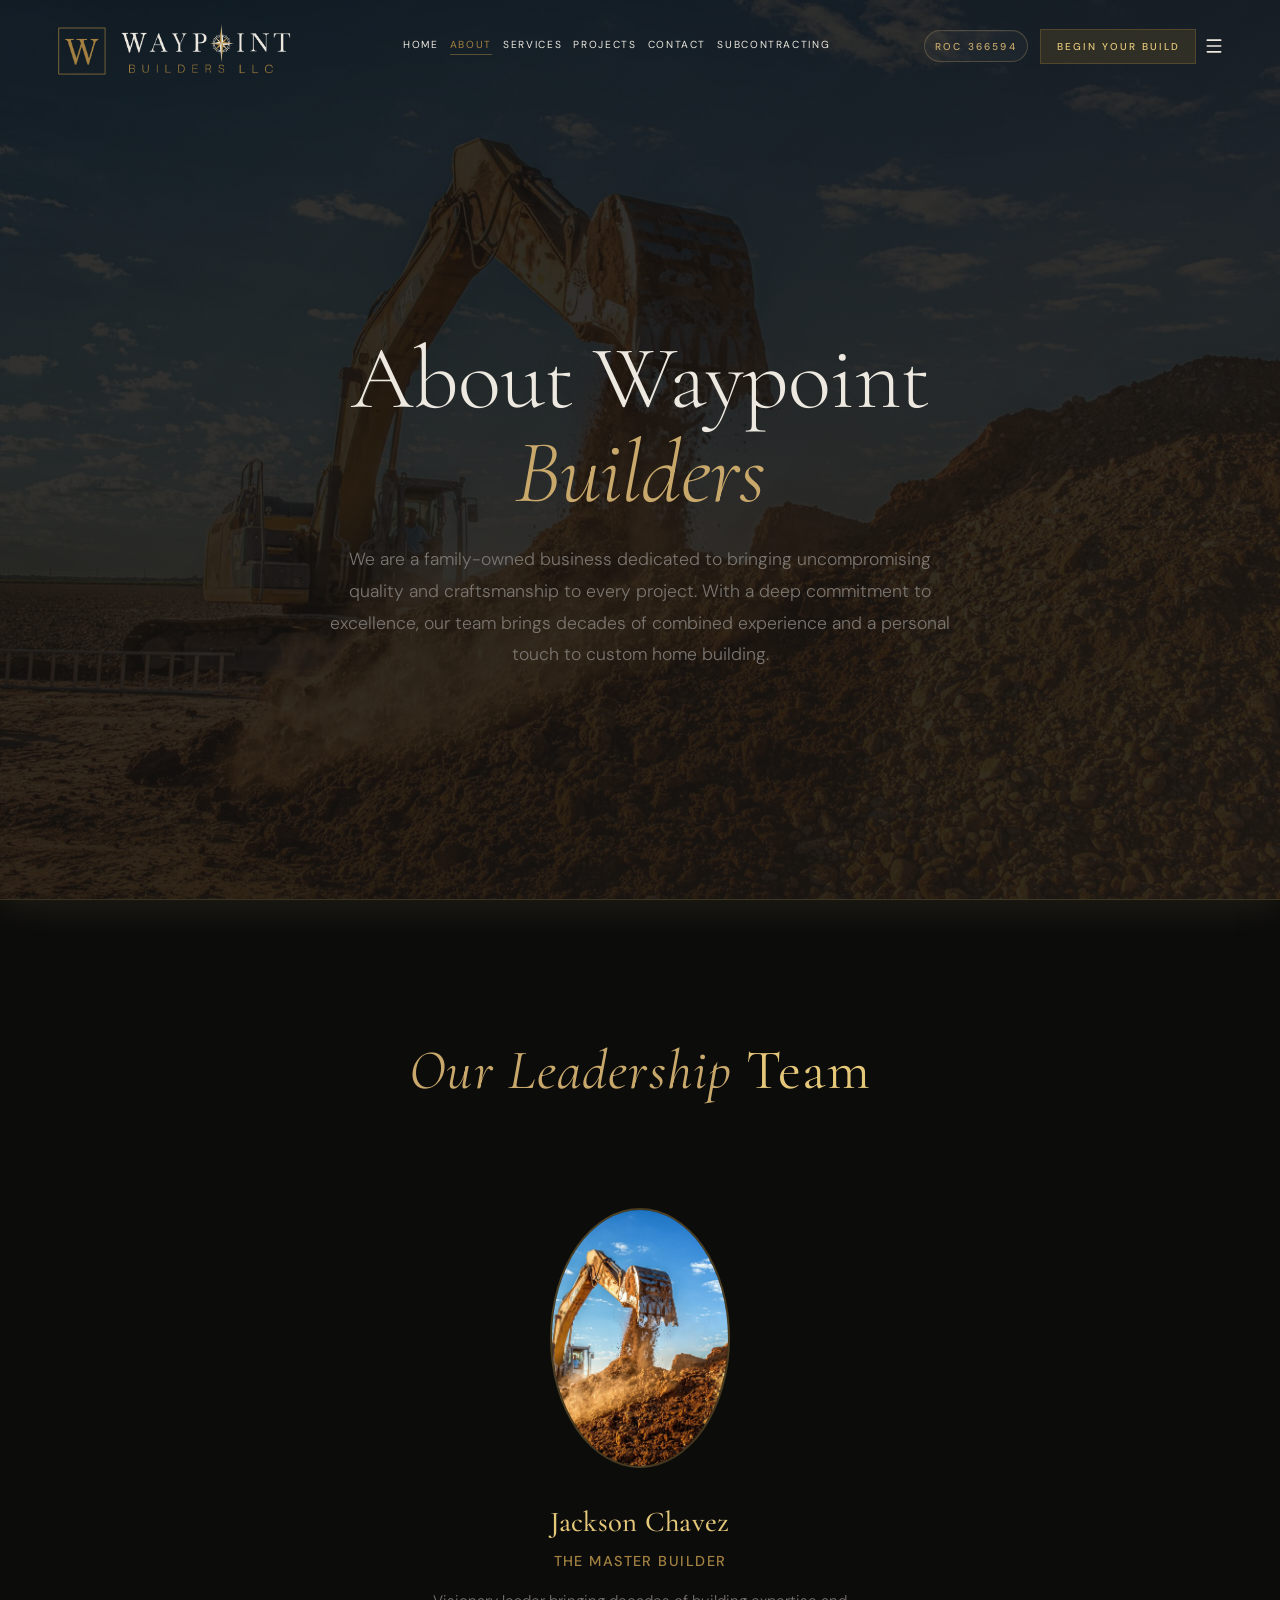
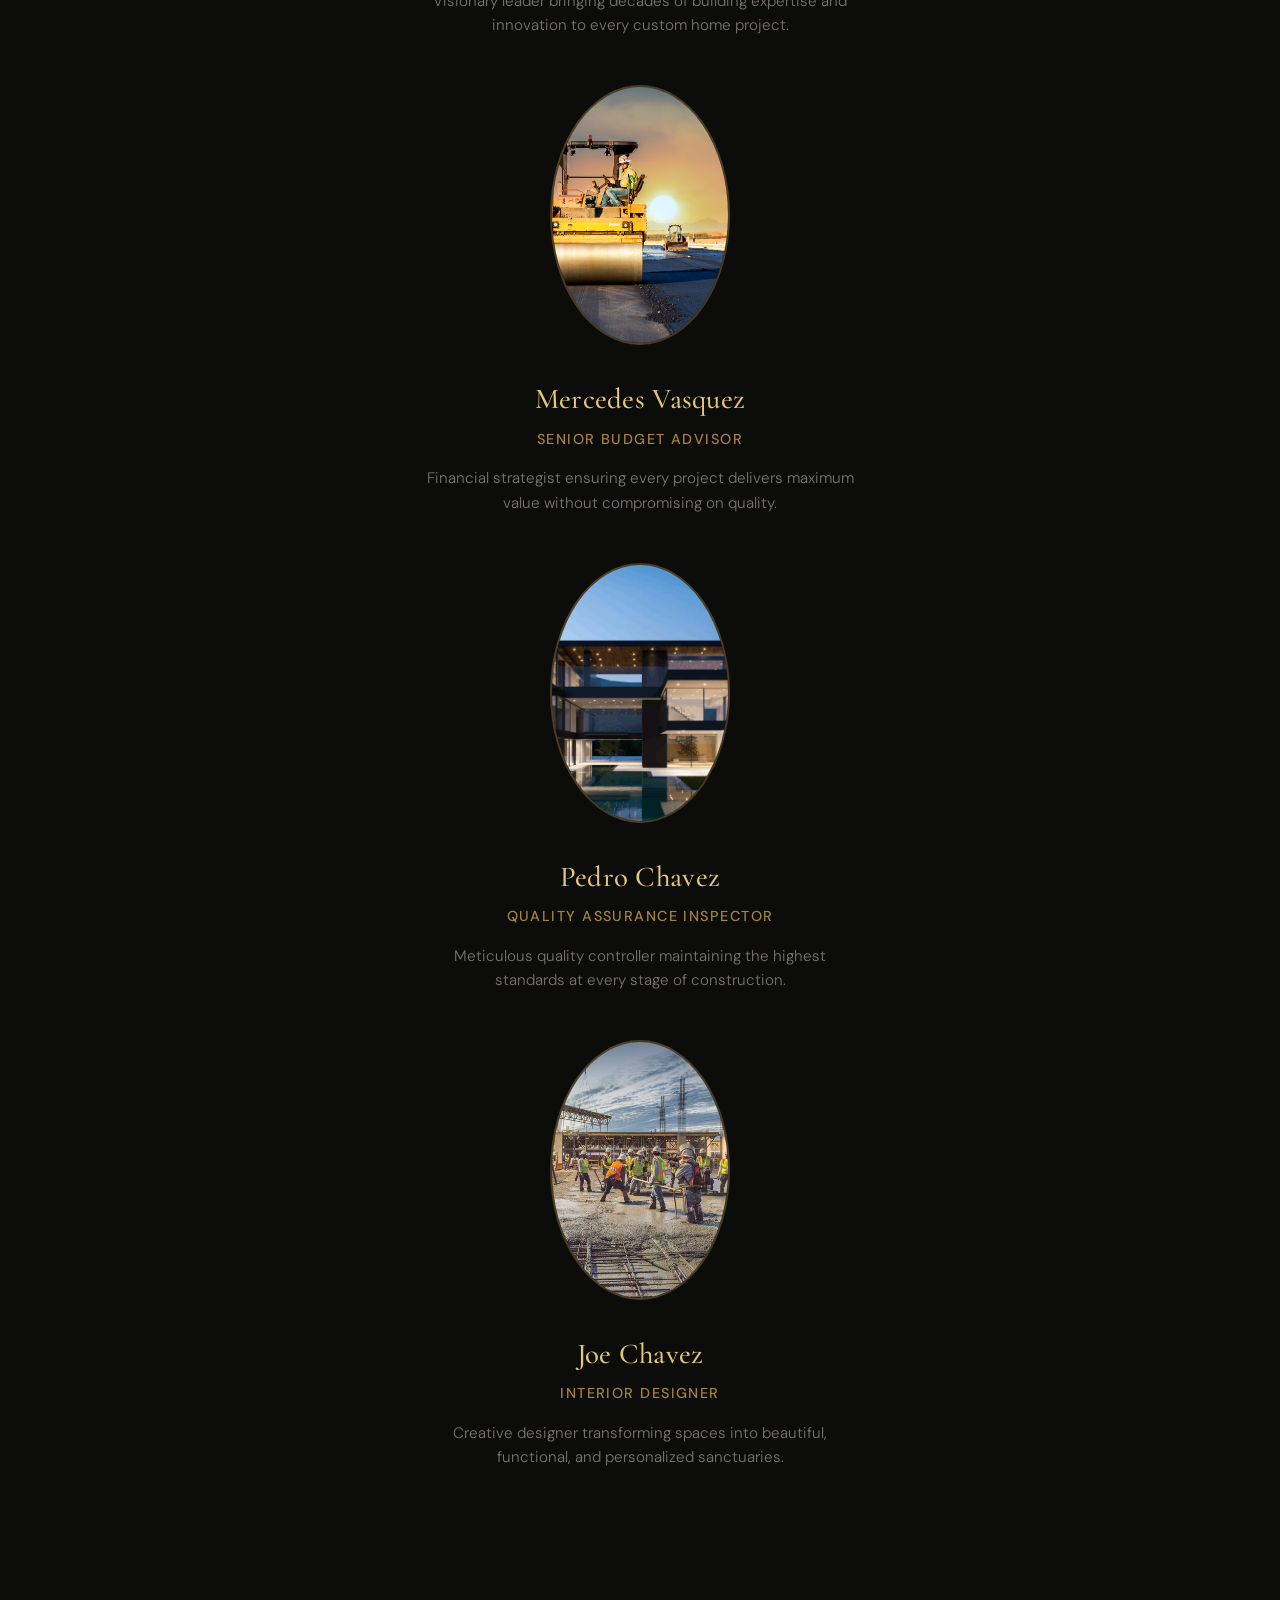
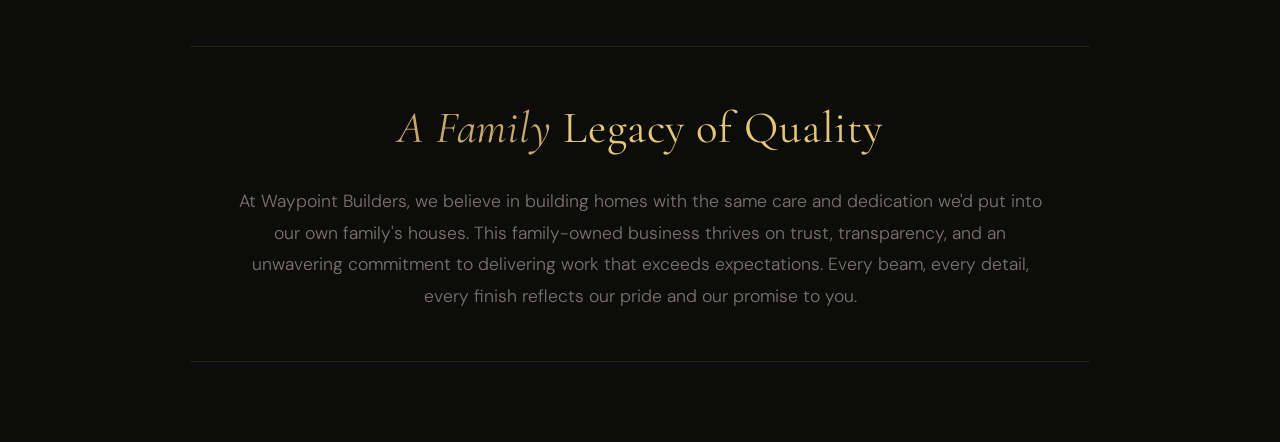
==== about.html @ 4f2d8c86 "Add files via upload" ====
<!DOCTYPE html>
<html lang="en">
    <head>
        <meta charset="utf-8" />
        <meta name="viewport" content="width=device-width, initial-scale=1" />
        <link rel="stylesheet" href="https://fonts.googleapis.com/css2?family=Cormorant+Garamond:ital,wght@0,300;0,400;0,500;0,600;1,300;1,400;1,500&family=DM+Sans:wght@300;400;500&display=swap" data-precedence="default" />
        <link rel="stylesheet" href="styles.css" type="text/css" data-precedence="default" />
        <title>About Us — Waypoint Builders LLC</title>
        <meta name="description" content="Meet the family behind Waypoint Builders LLC. Learn about our team dedicated to quality craftsmanship and excellence." />
        <link rel="icon" type="image/svg+xml" href="asset/favicon.svg" />
        <link rel="shortcut icon" href="asset/favicon.svg" />
        <style>
            .about-hero {
                min-height: 100vh;
                display: flex;
                align-items: center;
                justify-content: center;
                padding-top: 120px;
                background: linear-gradient(135deg, rgba(12, 12, 11, 0.85) 0%, rgba(30, 25, 20, 0.9) 100%), url('asset/about.png') center/cover no-repeat;
                text-align: center;
                border-bottom: 1px solid rgba(229, 199, 122, 0.2);
                box-shadow: 0 10px 30px rgba(229, 199, 122, 0.08);
            }

            .about-hero-content {
                max-width: 700px;
                padding: 0 2rem;
            }

            .about-hero h1 {
                font-family: "Cormorant Garamond", serif;
                font-size: clamp(3rem, 7vw, 7rem);
                font-weight: 300;
                color: #EDE9E0;
                margin-bottom: 1.5rem;
                letter-spacing: -0.01em;
                line-height: 1.05;
            }

            .about-hero p {
                font-family: "DM Sans", sans-serif;
                font-size: 1.1rem;
                color: #7A7570;
                line-height: 1.8;
                margin-bottom: 1rem;
            }

            .team-section {
                max-width: 1400px;
                margin: 4rem auto;
                padding: 4rem 2rem;
            }

            .team-section h2 {
                font-family: "Cormorant Garamond", serif;
                font-size: clamp(2rem, 5vw, 3.5rem);
                font-weight: 400;
                color: #E5C77A;
                text-align: center;
                margin-bottom: 4rem;
                letter-spacing: 0.02em;
            }

            .team-grid {
                display: grid;
                grid-template-columns: 1fr;
                gap: 3rem;
                padding: 2rem;
                max-width: 500px;
                margin: 0 auto;
            }

            .team-member {
                display: flex;
                flex-direction: column;
                align-items: center;
                text-align: center;
            }

            .team-member-oval {
                width: 180px;
                height: 260px;
                border-radius: 50%;
                background: linear-gradient(135deg, rgba(229, 199, 122, 0.15) 0%, rgba(164, 130, 64, 0.1) 100%);
                border: 2px solid rgba(164, 130, 64, 0.3);
                display: flex;
                align-items: center;
                justify-content: center;
                margin: 0 auto 2rem auto;
                font-size: 4rem;
                transition: all 0.3s ease;
                overflow: hidden;
                object-fit: cover;
            }

            .team-member:hover .team-member-oval {
                border-color: rgba(229, 199, 122, 0.6);
                background: linear-gradient(135deg, rgba(229, 199, 122, 0.25) 0%, rgba(164, 130, 64, 0.2) 100%);
                transform: scale(1.05);
            }

            .team-member h3 {
                font-family: "Cormorant Garamond", serif;
                font-size: 1.8rem;
                font-weight: 500;
                color: #E5C77A;
                margin-bottom: 0.5rem;
                letter-spacing: 0.01em;
            }

            .team-member .role {
                font-family: "DM Sans", sans-serif;
                font-size: 0.9rem;
                color: #A48240;
                letter-spacing: 0.1em;
                text-transform: uppercase;
                margin-bottom: 1rem;
                font-weight: 500;
            }

            .team-member p {
                font-family: "DM Sans", sans-serif;
                font-size: 0.95rem;
                color: #7A7570;
                line-height: 1.6;
            }

            .family-statement {
                max-width: 900px;
                margin: 5rem auto;
                padding: 3rem;
                text-align: center;
                border-top: 1px solid rgba(164, 130, 64, 0.2);
                border-bottom: 1px solid rgba(164, 130, 64, 0.2);
            }

            .family-statement h2 {
                font-family: "Cormorant Garamond", serif;
                font-size: clamp(1.8rem, 4vw, 2.8rem);
                font-weight: 400;
                color: #E5C77A;
                margin-bottom: 1.5rem;
                letter-spacing: 0.02em;
            }

            .family-statement p {
                font-family: "DM Sans", sans-serif;
                font-size: 1.1rem;
                color: #7A7570;
                line-height: 1.8;
            }

            @media (max-width: 768px) {
                .team-grid {
                    grid-template-columns: repeat(auto-fit, minmax(240px, 1fr));
                    gap: 2rem;
                }

                .team-member-oval {
                    width: 150px;
                    height: 220px;
                    font-size: 3rem;
                }

                .team-member h3 {
                    font-size: 1.5rem;
                }
            }

            @keyframes fadeUp {
                from {
                    opacity: 0;
                    transform: translateY(30px);
                }
                to {
                    opacity: 1;
                    transform: translateY(0);
                }
            }

            @keyframes fadeIn {
                from {
                    opacity: 0;
                }
                to {
                    opacity: 1;
                }
            }

            .animate-fade-up {
                animation: fadeUp 0.8s ease-out forwards;
                opacity: 0;
            }

            .animate-fade-in {
                animation: fadeIn 1s ease-out forwards;
                opacity: 0;
            }

            .delay-200 {
                animation-delay: 0.2s;
            }

            .delay-400 {
                animation-delay: 0.4s;
            }

            .delay-600 {
                animation-delay: 0.6s;
            }

            .delay-800 {
                animation-delay: 0.8s;
            }
        </style>
    </head>
    <body style="background: #0c0c0b; color: #EDE9E0;">
        <header id="site-header" style="position:fixed;top:0;left:0;right:0;z-index:100;transition:background 0.5s ease, border-color 0.5s ease, backdrop-filter 0.5s ease, box-shadow 0.5s ease;background:transparent;backdrop-filter:none;border-bottom:1px solid transparent;box-shadow:none">
            <div style="max-width:1400px;margin:0 auto;padding:0 3rem;display:flex;align-items:center;justify-content:space-between;height:92px" class="px-6 lg:px-12">
                <a href="index.html" style="display:flex;align-items:center;text-decoration:none;padding-top:10px" aria-current="page">
                    <img src="asset/logo.png" alt="Waypoint Builders logo" style="height:clamp(72px, 8vw, 140px);width:auto;display:block" />
                </a>
                <nav id="header-nav" class="header-nav" style="align-items:center;gap:1rem">
                    <a class="header-nav-link" href="index.html" style="font-family:DM Sans, system-ui, sans-serif;font-size:13px;letter-spacing:0.2em;text-transform:uppercase;font-weight:400;text-decoration:none;color:#EDE9E0;transition:color 0.3s ease,padding-bottom 0.3s ease,border-color 0.3s ease;padding-bottom:2px;border-bottom:1px solid transparent">Home</a>
                    <a class="header-nav-link active" href="about.html" style="font-family:DM Sans, system-ui, sans-serif;font-size:13px;letter-spacing:0.2em;text-transform:uppercase;font-weight:400;text-decoration:none;color:#A48240;transition:color 0.3s ease,padding-bottom 0.3s ease,border-color 0.3s ease;padding-bottom:2px;border-bottom:1px solid rgba(164, 130, 64, 0.5)" data-status="active" aria-current="page">About</a>
                    <a class="header-nav-link" href="services.html" style="font-family:DM Sans, system-ui, sans-serif;font-size:13px;letter-spacing:0.2em;text-transform:uppercase;font-weight:400;text-decoration:none;color:#EDE9E0;transition:color 0.3s ease,padding-bottom 0.3s ease,border-color 0.3s ease;padding-bottom:2px;border-bottom:1px solid transparent">Services</a>
                    <a class="header-nav-link" href="projects.html" style="font-family:DM Sans, system-ui, sans-serif;font-size:13px;letter-spacing:0.2em;text-transform:uppercase;font-weight:400;text-decoration:none;color:#EDE9E0;transition:color 0.3s ease,padding-bottom 0.3s ease,border-color 0.3s ease;padding-bottom:2px;border-bottom:1px solid transparent">Projects</a>
                    <a class="header-nav-link" href="contact.html" style="font-family:DM Sans, system-ui, sans-serif;font-size:13px;letter-spacing:0.2em;text-transform:uppercase;font-weight:400;text-decoration:none;color:#EDE9E0;transition:color 0.3s ease,padding-bottom 0.3s ease,border-color 0.3s ease;padding-bottom:2px;border-bottom:1px solid transparent">Contact</a>
                    <a class="header-nav-link" href="subcontracts.html" style="font-family:DM Sans, system-ui, sans-serif;font-size:13px;letter-spacing:0.2em;text-transform:uppercase;font-weight:400;text-decoration:none;color:#EDE9E0;transition:color 0.3s ease,padding-bottom 0.3s ease,border-color 0.3s ease;padding-bottom:2px;border-bottom:1px solid transparent">Subcontracting</a>
                </nav>
                <div style="display:flex;align-items:center;gap:0.75rem">
                    <span style="font-family:DM Sans, system-ui, sans-serif;font-size:10px;letter-spacing:0.22em;text-transform:uppercase;font-weight:500;color:#C8A86B;padding:0.5rem 0.75rem;border:1px solid rgba(200, 168, 107, 0.28);border-radius:999px;background:rgba(255,255,255,0.03);box-shadow:inset 0 1px 0 rgba(255,255,255,0.03)">ROC 366594</span>
                    <a href="contact.html" style="font-family:DM Sans, system-ui, sans-serif;font-size:10px;letter-spacing:0.2em;text-transform:uppercase;font-weight:500;text-decoration:none;color:#E5C77A;background:rgba(138, 104, 43, 0.22);border:1px solid rgba(164, 130, 64, 0.3);padding:9px 18px;transition:border-color 0.3s ease, background 0.3s ease, color 0.3s ease, box-shadow 0.3s ease, transform 0.3s ease" class="header-cta" onmouseenter="this.style.boxShadow='0 0 0 1px rgba(229, 199, 122, 0.25), 0 0 24px rgba(229, 199, 122, 0.35)'; this.style.transform='translateY(-1px)'; this.style.background='rgba(164, 130, 64, 0.34)'; this.style.color='#F7E7B3'" onmouseleave="this.style.boxShadow='none'; this.style.transform='translateY(0)'; this.style.background='rgba(138, 104, 43, 0.22)'; this.style.color='#E5C77A'">Begin Your Build</a>
                </div>
                <button class="header-menu-toggle" id="mobile-menu-toggle" style="background:none;border:none;color:#EDE9E0;cursor:pointer;padding:8px" aria-label="Toggle menu" aria-expanded="false" aria-controls="mobile-nav-panel">
                    <svg xmlns="http://www.w3.org/2000/svg" width="20" height="20" viewBox="0 0 24 24" fill="none" stroke="currentColor" stroke-width="2" stroke-linecap="round" stroke-linejoin="round" class="lucide lucide-menu" aria-hidden="true">
                        <path d="M4 5h16"></path>
                        <path d="M4 12h16"></path>
                        <path d="M4 19h16"></path>
                    </svg>
                </button>
            </div>
        </header>

        <!-- Hero Section -->
        <section class="about-hero">
            <div class="about-hero-content">
                <h1 class="animate-fade-up">About Waypoint
                            <!-- -->
                            <span style="font-style:italic;color:#C8A86B">Builders</span>
                        </h1>
                <p class="animate-fade-up delay-200">We are a family-owned business dedicated to bringing uncompromising quality and craftsmanship to every project. With a deep commitment to excellence, our team brings decades of combined experience and a personal touch to custom home building.</p>
            </div>
        </section>

        <!-- Team Section -->
        <section class="team-section">
            <h2 class="animate-fade-up"><span style="font-style:italic;color:#C8A86B">Our Leadership</span>
                        <!-- -->
                        Team
                    </h2>
            <div class="team-grid">
                <!-- Jackson Chavez -->
                <div class="team-member animate-fade-up delay-200">
                    <div class="team-member-oval">
                        <img src="asset/about.png" alt="Jackson Chavez" style="width:100%;height:100%;object-fit:cover;" />
                    </div>
                    <h3>Jackson Chavez</h3>
                    <div class="role">The Master Builder</div>
                    <p>Visionary leader bringing decades of building expertise and innovation to every custom home project.</p>
                </div>

                <!-- Mercedes Vasquez -->
                <div class="team-member animate-fade-up delay-400">
                    <div class="team-member-oval">
                        <img src="asset/contact.png" alt="Mercedes Vasquez" style="width:100%;height:100%;object-fit:cover;" />
                    </div>
                    <h3>Mercedes Vasquez</h3>
                    <div class="role">Senior Budget Advisor</div>
                    <p>Financial strategist ensuring every project delivers maximum value without compromising on quality.</p>
                </div>

                <!-- Pedro Chavez -->
                <div class="team-member animate-fade-up delay-600">
                    <div class="team-member-oval">
                        <img src="asset/ready_to_build.png" alt="Pedro Chavez" style="width:100%;height:100%;object-fit:cover;" />
                    </div>
                    <h3>Pedro Chavez</h3>
                    <div class="role">Quality Assurance Inspector</div>
                    <p>Meticulous quality controller maintaining the highest standards at every stage of construction.</p>
                </div>

                <!-- Joe Chavez -->
                <div class="team-member animate-fade-up delay-800">
                    <div class="team-member-oval">
                        <img src="asset/subs.png" alt="Joe Chavez" style="width:100%;height:100%;object-fit:cover;" />
                    </div>
                    <h3>Joe Chavez</h3>
                    <div class="role">Interior Designer</div>
                    <p>Creative designer transforming spaces into beautiful, functional, and personalized sanctuaries.</p>
                </div>
            </div>
        </section>

        <!-- Family Statement -->
        <section class="family-statement animate-fade-in">
            <h2><span style="font-style:italic;color:#C8A86B">A Family</span>
                        <!-- -->
                        Legacy of Quality
                    </h2>
            <p>At Waypoint Builders, we believe in building homes with the same care and dedication we'd put into our own family's houses. This family-owned business thrives on trust, transparency, and an unwavering commitment to delivering work that exceeds expectations. Every beam, every detail, every finish reflects our pride and our promise to you.</p>
        </section>

        <script>
            const siteHeader = document.getElementById('site-header');
            const mobileMenuToggle = document.getElementById('mobile-menu-toggle');
            const headerNav = document.getElementById('header-nav');
            const setHeaderState = () => {
                const scrolled = window.scrollY > 20;
                siteHeader.style.background = scrolled ? 'rgba(12, 12, 11, 0.72)' : 'transparent';
                siteHeader.style.borderBottom = scrolled ? '1px solid rgba(164, 130, 64, 0.12)' : '1px solid transparent';
                siteHeader.style.backdropFilter = scrolled ? 'blur(12px)' : 'none';
                siteHeader.style.boxShadow = scrolled ? '0 6px 20px rgba(0, 0, 0, 0.08)' : 'none';
            };
            setHeaderState();
            window.addEventListener('scroll', setHeaderState, { passive: true });

            if (mobileMenuToggle && headerNav) {
                mobileMenuToggle.addEventListener('click', () => {
                    const isOpen = headerNav.classList.contains('mobile-open');
                    headerNav.classList.toggle('mobile-open', !isOpen);
                    mobileMenuToggle.setAttribute('aria-expanded', String(!isOpen));
                });
            }

            window.addEventListener('resize', () => {
                if (window.innerWidth > 1023 && headerNav) {
                    headerNav.classList.remove('mobile-open');
                    if (mobileMenuToggle) {
                        mobileMenuToggle.setAttribute('aria-expanded', 'false');
                    }
                }
            });

            const prefersReducedMotion = window.matchMedia('(prefers-reduced-motion: reduce)').matches;
            document.querySelectorAll('a[href^="#"]').forEach((link) => {
                link.addEventListener('click', (event) => {
                    const id = link.getAttribute('href')?.slice(1);
                    const target = id ? document.getElementById(id) : null;
                    if (!target) return;

                    event.preventDefault();
                    if (prefersReducedMotion) {
                        window.scrollTo({ top: target.offsetTop - 100, behavior: 'auto' });
                        return;
                    }

                    const startY = window.scrollY;
                    const targetY = Math.max(0, target.getBoundingClientRect().top + startY - 100);
                    const distance = targetY - startY;
                    const duration = Math.min(1600, Math.max(900, Math.abs(distance) * 0.7));
                    let startTime = null;
                    const easeOutCubic = (t) => 1 - Math.pow(1 - t, 3);

                    const step = (timestamp) => {
                        if (!startTime) startTime = timestamp;
                        const progress = Math.min(1, (timestamp - startTime) / duration);
                        const eased = easeOutCubic(progress);
                        window.scrollTo(0, startY + distance * eased);
                        if (progress < 1) {
                            window.requestAnimationFrame(step);
                        }
                    };

                    window.requestAnimationFrame(step);
                });
            });
        </script>
    </body>
</html>
---- styles.css ----
@layer properties {
    @supports (((-webkit-hyphens: none)) and (not (margin-trim:inline))) or ((-moz-orient:inline) and (not (color:rgb(from red r g b)))) {
        *,:before,:after,::backdrop {
            --tw-rotate-x:initial;
            --tw-rotate-y: initial;
            --tw-rotate-z: initial;
            --tw-skew-x: initial;
            --tw-skew-y: initial;
            --tw-border-style: solid;
            --tw-font-weight: initial;
            --tw-outline-style: solid;
            --tw-blur: initial;
            --tw-brightness: initial;
            --tw-contrast: initial;
            --tw-grayscale: initial;
            --tw-hue-rotate: initial;
            --tw-invert: initial;
            --tw-opacity: initial;
            --tw-saturate: initial;
            --tw-sepia: initial;
            --tw-drop-shadow: initial;
            --tw-drop-shadow-color: initial;
            --tw-drop-shadow-alpha: 100%;
            --tw-drop-shadow-size: initial;
            --tw-backdrop-blur: initial;
            --tw-backdrop-brightness: initial;
            --tw-backdrop-contrast: initial;
            --tw-backdrop-grayscale: initial;
            --tw-backdrop-hue-rotate: initial;
            --tw-backdrop-invert: initial;
            --tw-backdrop-opacity: initial;
            --tw-backdrop-saturate: initial;
            --tw-backdrop-sepia: initial
        }
    }
}

@layer theme {
    :root,:host {
        --font-sans: ui-sans-serif, system-ui, sans-serif, "Apple Color Emoji", "Segoe UI Emoji", "Segoe UI Symbol", "Noto Color Emoji";
        --font-mono: ui-monospace, SFMono-Regular, Menlo, Monaco, Consolas, "Liberation Mono", "Courier New", monospace;
        /* --color-blue-600:oklch(54.6% .245 262.881); */
        /* --color-gray-600:oklch(44.6% .03 256.802); */
        --spacing: .25rem;
        --text-2xl: 1.5rem;
        --text-2xl--line-height: calc(2 / 1.5);
        --text-3xl: 1.875rem;
        --text-3xl--line-height: 1.2;
        --font-weight-bold: 700;
        --radius-lg: .5rem;
        --radius-2xl: 1rem;
        --default-transition-duration: .15s;
        --default-transition-timing-function: cubic-bezier(.4, 0, .2, 1);
        --default-font-family: var(--font-sans);
        --default-mono-font-family: var(--font-mono);
        /* --color-gold:#c8a86b; */
        /* --color-obsidian:#0c0c0b; */
        /* --color-onyx:#141412; */
        /* --color-cream:#f7f2e8; */
        /* --color-parchment:#ede9e0; */
        --font-family-display: "Cormorant Garamond", "Georgia", serif;
        --font-family-sans: "DM Sans", system-ui, sans-serif
    }
}

@layer base {
    *,:after,:before,::backdrop {
        box-sizing: border-box;
        border: 0 solid;
        margin: 0;
        padding: 0
    }

    ::file-selector-button {
        box-sizing: border-box;
        border: 0 solid;
        margin: 0;
        padding: 0
    }

    html, :host {
        -webkit-text-size-adjust:100%;
        tab-size: 4;
        line-height: 1.5;
        scroll-behavior: smooth;
        font-family: var(--default-font-family,ui-sans-serif, system-ui, sans-serif, "Apple Color Emoji", "Segoe UI Emoji", "Segoe UI Symbol", "Noto Color Emoji");
        font-feature-settings: var(--default-font-feature-settings,normal);
        font-variation-settings: var(--default-font-variation-settings,normal);
        -webkit-tap-highlight-color: transparent
    }

    hr {
        height: 0;
        color: inherit;
        border-top-width: 1px
    }

    abbr[title] {
        -webkit-text-decoration:underline dotted;
        text-decoration: underline dotted
    }

    h1,h2,h3,h4,h5,h6 {
        font-size: inherit;
        font-weight: inherit
    }

    a {
        color: inherit;
        -webkit-text-decoration: inherit;
        text-decoration: inherit
    }

    b,strong {
        font-weight: bolder
    }

    code,kbd,samp,pre {
        font-family: var(--default-mono-font-family,ui-monospace, SFMono-Regular, Menlo, Monaco, Consolas, "Liberation Mono", "Courier New", monospace);
        font-feature-settings: var(--default-mono-font-feature-settings,normal);
        font-variation-settings: var(--default-mono-font-variation-settings,normal);
        font-size: 1em
    }

    small {
        font-size: 80%
    }

    sub,sup {
        vertical-align: baseline;
        font-size: 75%;
        line-height: 0;
        position: relative
    }

    sub {
        bottom: -.25em
    }

    sup {
        top: -.5em
    }

    table {
        text-indent: 0;
        border-color: inherit;
        border-collapse: collapse
    }

    :-moz-focusring {
        outline: auto
    }

    progress {
        vertical-align: baseline
    }

    summary {
        display: list-item
    }

    ol,ul,menu {
        list-style: none
    }

    img,svg,video,canvas,audio,iframe,embed,object {
        display: block
    }

    img,video {
        max-width: 100%;
        height: auto
    }

    button,input,select,optgroup,textarea {
        font: inherit;
        font-feature-settings: inherit;
        font-variation-settings: inherit;
        letter-spacing: inherit;
        color: inherit;
        opacity: 1;
        background-color: #0000;
        border-radius: 0
    }

    ::file-selector-button {
        font: inherit;
        font-feature-settings: inherit;
        font-variation-settings: inherit;
        letter-spacing: inherit;
        color: inherit;
        opacity: 1;
        background-color: #0000;
        border-radius: 0
    }

    :where(select:is([multiple],[size])) optgroup {
        font-weight:bolder
    }

    :where(select:is([multiple],[size])) optgroup option {
        padding-inline-start:20px
    }

    ::file-selector-button {
        margin-inline-end:4px}

    ::placeholder {
        opacity: 1
    }

    @supports (not ((-webkit-appearance: -apple-pay-button))) or (contain-intrinsic-size:1px) {
        ::placeholder {
            color:currentColor
        }

        @supports (color: color-mix(in lab,red,red)) {
            ::placeholder {
                color:color-mix(in oklab,currentcolor 50%,transparent)
            }
        }
    }

    textarea {
        resize: vertical
    }

    ::-webkit-search-decoration {
        -webkit-appearance: none
    }

    ::-webkit-date-and-time-value {
        min-height: 1lh;
        text-align: inherit
    }

    ::-webkit-datetime-edit {
        display: inline-flex
    }

    ::-webkit-datetime-edit-fields-wrapper {
        padding: 0
    }

    ::-webkit-datetime-edit {
        padding-block:0}

    ::-webkit-datetime-edit-year-field {
        padding-block:0}

    ::-webkit-datetime-edit-month-field {
        padding-block:0}

    ::-webkit-datetime-edit-day-field {
        padding-block:0}

    ::-webkit-datetime-edit-hour-field {
        padding-block:0}

    ::-webkit-datetime-edit-minute-field {
        padding-block:0}

    ::-webkit-datetime-edit-second-field {
        padding-block:0}

    ::-webkit-datetime-edit-millisecond-field {
        padding-block:0}

    ::-webkit-datetime-edit-meridiem-field {
        padding-block:0}

    ::-webkit-calendar-picker-indicator {
        line-height: 1
    }

    :-moz-ui-invalid {
        box-shadow: none
    }

    button,input:where([type=button],[type=reset],[type=submit]) {
        appearance:button
    }

    ::file-selector-button {
        appearance: button
    }

    ::-webkit-inner-spin-button {
        height: auto
    }

    ::-webkit-outer-spin-button {
        height: auto
    }

    [hidden]:not([hidden="until-found"]) {
        display:none!important
    }
}

@layer components;@layer utilities {
    .absolute {
        position: absolute
    }

    .fixed {
        position: fixed
    }

    .relative {
        position: relative
    }

    .static {
        position: static
    }

    .start {
        inset-inline-start: var(--spacing)
    }

    .mb-2 {
        margin-bottom: calc(var(--spacing) * 2)
    }

    .mb-4 {
        margin-bottom: calc(var(--spacing) * 4)
    }

    .mb-6 {
        margin-bottom: calc(var(--spacing) * 6)
    }

    .block {
        display: block
    }

    .flex {
        display: flex
    }

    .grid {
        display: grid
    }

    .hidden {
        display: none
    }

    .inline {
        display: inline
    }

    .inline-block {
        display: inline-block
    }

    .w-full {
        width: 100%
    }

    .transform {
        transform: var(--tw-rotate-x,) var(--tw-rotate-y,) var(--tw-rotate-z,) var(--tw-skew-x,) var(--tw-skew-y,)
    }

    .resize {
        resize: both
    }

    .flex-col {
        flex-direction: column
    }

    .items-center {
        align-items: center
    }

    .justify-between {
        justify-content: space-between
    }

    .gap-8 {
        gap: calc(var(--spacing) * 8)
    }

    .rounded-2xl {
        border-radius: var(--radius-2xl)
    }

    .rounded-lg {
        border-radius: var(--radius-lg)
    }

    .border {
        border-style: var(--tw-border-style);
        border-width: 1px
    }

    .object-cover {
        object-fit: cover
    }

    .p-5 {
        padding: calc(var(--spacing) * 5)
    }

    .p-8 {
        padding: calc(var(--spacing) * 8)
    }

    .px-6 {
        padding-inline:calc(var(--spacing) * 6)}

    .py-2 {
        padding-block: calc(var(--spacing) * 2)
    }

    .pb-20 {
        padding-bottom: calc(var(--spacing) * 20)
    }

    .text-2xl {
        font-size: var(--text-2xl);
        line-height: var(--tw-leading,var(--text-2xl--line-height))
    }

    .text-3xl {
        font-size: var(--text-3xl);
        line-height: var(--tw-leading,var(--text-3xl--line-height))
    }

    .font-bold {
        --tw-font-weight: var(--font-weight-bold);
        font-weight: var(--font-weight-bold)
    }

    .text-blue-600 {
        color: var(--color-blue-600)
    }

    .text-gray-600 {
        color: var(--color-gray-600)
    }

    .capitalize {
        text-transform: capitalize
    }

    .uppercase {
        text-transform: uppercase
    }

    .italic {
        font-style: italic
    }

    .opacity-0 {
        opacity: 0
    }

    .outline {
        outline-style: var(--tw-outline-style);
        outline-width: 1px
    }

    .filter {
        filter: var(--tw-blur,) var(--tw-brightness,) var(--tw-contrast,) var(--tw-grayscale,) var(--tw-hue-rotate,) var(--tw-invert,) var(--tw-saturate,) var(--tw-sepia,) var(--tw-drop-shadow,)
    }

    .backdrop-filter {
        -webkit-backdrop-filter: var(--tw-backdrop-blur,) var(--tw-backdrop-brightness,) var(--tw-backdrop-contrast,) var(--tw-backdrop-grayscale,) var(--tw-backdrop-hue-rotate,) var(--tw-backdrop-invert,) var(--tw-backdrop-opacity,) var(--tw-backdrop-saturate,) var(--tw-backdrop-sepia,);
        backdrop-filter: var(--tw-backdrop-blur,) var(--tw-backdrop-brightness,) var(--tw-backdrop-contrast,) var(--tw-backdrop-grayscale,) var(--tw-backdrop-hue-rotate,) var(--tw-backdrop-invert,) var(--tw-backdrop-opacity,) var(--tw-backdrop-saturate,) var(--tw-backdrop-sepia,)
    }

    .transition {
        transition-property: color,background-color,border-color,outline-color,text-decoration-color,fill,stroke,--tw-gradient-from,--tw-gradient-via,--tw-gradient-to,opacity,box-shadow,transform,translate,scale,rotate,filter,-webkit-backdrop-filter,backdrop-filter,display,content-visibility,overlay,pointer-events;
        transition-timing-function: var(--tw-ease,var(--default-transition-timing-function));
        transition-duration: var(--tw-duration,var(--default-transition-duration))
    }

    .delay-200 {
        transition-delay: .2s
    }

    .delay-400 {
        transition-delay: .4s
    }

    .delay-700 {
        transition-delay: .7s
    }

    @media(min-width: 40rem) {
        .sm\:grid-cols-2 {
            grid-template-columns:repeat(2,minmax(0,1fr))
        }

        .sm\:grid-cols-5 {
            grid-template-columns: repeat(5,minmax(0,1fr))
        }
    }

    @media(min-width: 48rem) {
        .md\:w-\[45\%\] {
            width:45%
        }

        .md\:w-\[55\%\] {
            width: 55%
        }

        .md\:flex-row {
            flex-direction: row
        }
    }

    @media(min-width: 64rem) {
        .lg\:flex {
            display:flex
        }

        .lg\:hidden {
            display: none
        }

        .lg\:grid-cols-2 {
            grid-template-columns: repeat(2,minmax(0,1fr))
        }

        .lg\:grid-cols-3 {
            grid-template-columns: repeat(3,minmax(0,1fr))
        }

        .lg\:grid-cols-4 {
            grid-template-columns: repeat(4,minmax(0,1fr))
        }

        .lg\:grid-cols-5 {
            grid-template-columns: repeat(5,minmax(0,1fr))
        }

        .lg\:grid-cols-12 {
            grid-template-columns: repeat(12,minmax(0,1fr))
        }

        .lg\:flex-row {
            flex-direction: row
        }

        .lg\:items-center {
            align-items: center
        }

        .lg\:justify-between {
            justify-content: space-between
        }

        .lg\:px-12 {
            padding-inline:calc(var(--spacing) * 12)}

        .lg\: pb-24 {
            padding-bottom:calc(var(--spacing) * 24)
        }

        .lg\:pb-28 {
            padding-bottom: calc(var(--spacing) * 28)
        }

        .lg\:\[direction\:rtl\] {
            direction: rtl
        }
    }
}

* {
    box-sizing: border-box
}

html {
    scroll-behavior: smooth;
    scroll-padding-top: 110px;
}

@media (prefers-reduced-motion: reduce) {
    html {
        scroll-behavior: auto;
    }
}
body {
    font-family: var(--font-family-sans);
    color: #ede9e0;
    -webkit-font-smoothing: antialiased;
    -moz-osx-font-smoothing: grayscale;
    background-color: #0c0c0b;
    margin: 0;
    overflow-x: hidden;
}

main {
    width: 100%;
    overflow-x: hidden;
}

img,
svg,
video,
canvas {
    max-width: 100%;
    height: auto;
}

.hero-section {
    min-height: 100svh;
    width: 100%;
    overflow: hidden;
}

.hero-section .hero-inner {
    width: min(100%, 1400px) !important;
    padding: 0 clamp(1.25rem, 4vw, 3rem) clamp(3rem, 8vw, 7rem) !important;
}

.hero-section .hero-inner > div {
    max-width: min(100%, 780px);
}

.hero-section .hero-inner h1 {
    font-size: clamp(2.25rem, 7vw, 4.5rem) !important;
    max-width: 100% !important;
}

.hero-section .hero-inner p {
    font-size: clamp(0.95rem, 1.5vw, 1.0625rem) !important;
    max-width: min(100%, 480px) !important;
}

.hero-section .hero-inner .btn-gold,
.hero-section .hero-inner .btn-outline {
    min-width: min(100%, 14rem);
}

.project-card-link {
    display: block;
    width: 100%;
    min-width: 0;
}

p {
    font-family: var(--font-family-sans);
    font-weight: 300;
    line-height: 1.7;
    color: inherit;
}

.header-nav {
    display: none;
    margin-left: 0.3rem;
    justify-content: center;
    align-items: center;
    gap: 0.9rem !important;
    flex: 1 1 auto;
}

.header-menu-toggle {
    display: flex;
}

.header-menu-toggle:hover,
.header-menu-toggle:focus,
.header-menu-toggle:focus-visible,
.header-menu-toggle:active {
    box-shadow: none !important;
    background: transparent !important;
    transform: none !important;
    outline: none !important;
    filter: none !important;
}

.header-cta {
    display: inline-flex !important;
    align-items: center;
    justify-content: center;
    flex-shrink: 0;
    white-space: nowrap;
    font-size: clamp(8px, 0.9vw, 10px) !important;
    padding: clamp(7px, 0.9vw, 9px) clamp(12px, 1.2vw, 18px) !important;
}

header > div[style*="display:flex;align-items:center;justify-content:space-between;height:92px"] > div[style*="display:flex;align-items:center;gap:0.75rem"] {
    display: flex !important;
    align-items: center !important;
    gap: clamp(0.45rem, 1vw, 0.75rem) !important;
    flex-shrink: 0 !important;
    margin-left: auto !important;
    white-space: nowrap !important;
}

header > div[style*="display:flex;align-items:center;justify-content:space-between;height:92px"] > div[style*="display:flex;align-items:center;gap:0.75rem"] > span,
header > div[style*="display:flex;align-items:center;justify-content:space-between;height:92px"] > div[style*="display:flex;align-items:center;gap:0.75rem"] > a {
    white-space: nowrap !important;
    flex-shrink: 0 !important;
}

header > div[style*="display:flex;align-items:center;justify-content:space-between;height:92px"] > div[style*="display:flex;align-items:center;gap:0.75rem"] > span {
    font-size: clamp(8px, 0.85vw, 10px) !important;
    padding: 0.45rem 0.65rem !important;
}

.header-nav-link {
    position: relative;
    font-size: clamp(9px, 0.8vw, 11px) !important;
    letter-spacing: 0.16em !important;
    white-space: nowrap;
}

.header-logo,
header a > img[alt*="logo"],
header img[alt*="Waypoint Builders logo"] {
    height: clamp(56px, 6vw, 112px);
    width: auto;
    max-width: 100%;
    display: block;
    flex-shrink: 1;
    object-fit: contain;
    margin-top: 0;
}

header > div[style*="height:92px"] {
    padding-top: 0.2rem !important;
    padding-bottom: 0.2rem !important;
}

.header-nav-link:hover,
.header-nav-link:focus-visible {
    color: #E5C77A !important;
    border-bottom-color: rgba(229, 199, 122, 0.7) !important;
    padding-bottom: 4px;
}

footer > div[style*="max-width:1400px"] {
    max-width: 1100px !important;
}

footer > div[style*="display:grid;grid-template-columns:minmax(280px, 1.1fr) minmax(280px, 0.9fr);gap:2rem;align-items:center;margin-bottom:3rem"] {
    grid-template-columns: minmax(0, 1fr) !important;
    justify-items: center !important;
    text-align: center !important;
}

footer > div > div[style*="display:flex;flex-direction:column;align-items:center;text-align:center;gap:0.85rem;padding:1rem 0"] {
    align-items: center !important;
    text-align: center !important;
    max-width: 560px !important;
}

footer > div > div[style*="padding:1.4rem 1.5rem;border:1px solid rgba(200, 168, 107, 0.16);background:linear-gradient(135deg, rgba(255,255,255,0.03), rgba(200, 168, 107, 0.04));box-shadow:inset 0 1px 0 rgba(255,255,255,0.03)"] {
    max-width: 520px !important;
    width: 100% !important;
    margin: 0 auto !important;
}

footer > div > div[style*="display:flex;flex-wrap:wrap;gap:0.75rem;align-items:center;justify-content:space-between"] {
    justify-content: center !important;
    text-align: center !important;
}

@media (min-width: 1024px) {
    .header-nav {
        display: flex !important;
        margin-left: 0.35rem;
        gap: 0.7rem !important;
        align-items: center !important;
        flex: 1 1 auto;
        justify-content: center;
    }

    .header-menu-toggle {
        display: flex !important;
    }

    .header-cta {
        display: inline-flex;
        align-items: center;
        justify-content: center;
    }
}

@media (max-width: 1023px) {
    main > *:first-child {
        padding-top: calc(5.5rem + 1rem) !important;
    }

    header > div[style*="display:flex;align-items:center;justify-content:space-between;height:92px"] > div[style*="display:flex;align-items:center;gap:0.75rem"] {
        gap: 0.5rem !important;
        margin-left: auto !important;
    }

    .header-nav {
        display: none;
        flex-direction: column;
        align-items: flex-start;
        gap: 1rem;
        position: absolute;
        top: calc(100% + 0.75rem);
        right: 1.5rem;
        padding: 1rem 1.25rem;
        border: 1px solid rgba(164, 130, 64, 0.2);
        border-radius: 14px;
        background: rgba(12, 12, 11, 0.96);
        box-shadow: 0 12px 30px rgba(0, 0, 0, 0.25);
    }

    .header-nav.mobile-open {
        display: flex;
    }

    .header-menu-toggle {
        display: flex;
    }
}

@media (max-width: 1023px) {
    header > div[style*="padding:0 3rem"] {
        padding-inline: 1.5rem !important;
        height: 84px !important;
    }

    .header-nav-link {
        font-size: clamp(8px, 1.1vw, 10px) !important;
    }

    header > div[style*="display:flex;align-items:center;justify-content:space-between;height:92px"] > div[style*="display:flex;align-items:center;gap:0.75rem"] {
        gap: 0.45rem !important;
    }
}

@media (max-width: 768px) {
    header > div[style*="padding:0 3rem"] {
        padding-inline: 1.25rem !important;
        height: 78px !important;
    }

    header > div[style*="display:flex;align-items:center;justify-content:space-between;height:92px"] > div[style*="display:flex;align-items:center;gap:0.75rem"] {
        gap: 0.35rem !important;
    }

    .header-nav-link {
        font-size: clamp(8px, 2.2vw, 9px) !important;
    }

    .header-cta {
        padding: 6px 10px !important;
        font-size: 7.5px !important;
    }

    header > div[style*="display:flex;align-items:center;justify-content:space-between;height:92px"] > div[style*="display:flex;align-items:center;gap:0.75rem"] > span {
        padding: 0.35rem 0.5rem !important;
        font-size: 7.5px !important;
    }

    .header-menu-toggle {
        width: 44px;
        height: 44px;
        justify-content: center;
    }

    .btn-gold,
    .btn-outline {
        width: 100%;
        justify-content: center;
        padding: 0.95rem 1rem;
    }

    [style*="display:grid;grid-template-columns:minmax(280px, 1.1fr) minmax(280px, 0.9fr);gap:2rem;align-items:center;margin-bottom:3rem"] {
        grid-template-columns: 1fr !important;
        gap: 1.25rem !important;
    }

    [style*="grid-template-columns:repeat(3, 1fr);gap:1.5rem"] {
        grid-template-columns: 1fr !important;
        gap: 1.25rem !important;
    }

    [style*="padding:0 3rem 7rem"],
    [style*="padding:0 3rem"] {
        padding-left: 1.25rem !important;
        padding-right: 1.25rem !important;
    }

    [style*="padding:4rem 3rem"] {
        padding: 3rem 1.25rem !important;
    }

    [style*="padding:100px 0"] {
        padding: 4rem 0 !important;
    }

    [style*="padding:clamp(5rem, 10vw, 10rem) 3rem"] {
        padding: 4rem 1.25rem !important;
    }

    [style*="grid-template-columns:1.05fr 0.95fr"] {
        grid-template-columns: 1fr !important;
    }

    [style*="grid-template-columns:repeat(2, 1fr)"] {
        grid-template-columns: 1fr !important;
    }

    [style*="display:grid;grid-template-columns:1fr 1fr;gap:1rem"] {
        grid-template-columns: 1fr !important;
    }

    [style*="display:flex;gap:1rem;flex-wrap:wrap"] {
        flex-direction: column;
        align-items: stretch;
    }

    [style*="display:flex;gap:1rem;flex-wrap:wrap"] > a {
        width: 100%;
        justify-content: center;
    }

    .project-card {
        min-height: clamp(220px, 60vw, 320px) !important;
        height: clamp(220px, 60vw, 320px) !important;
    }

    .project-card.is-open {
        min-height: 640px !important;
    }

    .project-card-gallery {
        inset: 4rem 1rem 1rem 1rem;
        grid-template-columns: 1fr;
    }
}

@media (max-width: 640px) {
    .header-nav {
        left: 1.25rem;
        right: 1.25rem;
        width: auto;
    }

    [style*="padding:0 3rem 7rem"],
    [style*="padding:0 3rem"] {
        padding-bottom: 3rem !important;
    }
}

@keyframes marquee {
    0% {
        transform: translate(0)
    }

    to {
        transform: translate(-50%)
    }
}

@keyframes fadeUp {
    0% {
        opacity: 0;
        transform: translateY(24px)
    }

    to {
        opacity: 1;
        transform: translateY(0)
    }
}

@keyframes fadeIn {
    0% {
        opacity: 0
    }

    to {
        opacity: 1
    }
}

@keyframes scaleIn {
    0% {
        opacity: 0;
        transform: scale(.96)
    }

    to {
        opacity: 1;
        transform: scale(1)
    }
}

.animate-marquee {
    animation: 40s linear infinite marquee;
    padding: 0.15rem 0;
}

.animate-marquee span {
    font-weight: 500;
    text-shadow: 0 0 16px rgba(255, 255, 255, 0.12);
}

.animate-marquee span:nth-child(odd) {
    color: rgba(200, 168, 107, 0.56) !important;
}

.animate-marquee span:nth-child(even) {
    color: rgba(250, 242, 229, 0.36) !important;
}

.project-marquee span {
    opacity: 0.9;
    text-shadow: 0 0 7px rgba(255, 255, 255, 0.02);
}

.project-marquee span:nth-child(odd) {
    color: rgba(200, 168, 107, 0.48) !important;
}

.project-marquee span:nth-child(even) {
    color: rgba(250, 242, 229, 0.32) !important;
}

.animate-fade-up {
    animation: .9s cubic-bezier(.22,1,.36,1) forwards fadeUp;
}

.animate-fade-in {
    animation: 1.2s forwards fadeIn
}

.delay-100 {
    animation-delay: .1s
}

.delay-200 {
    animation-delay: .2s
}

.delay-300 {
    animation-delay: .3s
}

.delay-400 {
    animation-delay: .4s
}

.delay-500 {
    animation-delay: .5s
}

.delay-600 {
    animation-delay: .6s
}

.delay-700 {
    animation-delay: .7s
}

.opacity-0 {
    opacity: 0
}

.project-card:hover .project-overlay {
    opacity: 1
}

.project-card:hover .project-img {
    transform: scale(1.06)
}

.project-card {
    display: block;
    width: 100% !important;
    height: clamp(240px, 42vw, 400px) !important;
    min-height: clamp(240px, 42vw, 400px) !important;
    aspect-ratio: 4 / 3;
    text-decoration: none;
    color: inherit;
}

.project-card[style*="min-height:240px"] {
    height: 400px !important;
    min-height: 400px !important;
}

.project-img {
    display: block;
    width: 100%;
    height: 100%;
    object-fit: cover;
    transition: transform .8s cubic-bezier(.22,1,.36,1)
}

.project-overlay {
    opacity: 0;
    transition: opacity .5s
}

.project-card-toggle {
    position: absolute;
    top: 1.25rem;
    right: 1.25rem;
    z-index: 4;
    display: inline-flex;
    align-items: center;
    justify-content: center;
    width: 42px;
    height: 42px;
    border-radius: 999px;
    border: 1px solid rgba(255,255,255,0.18);
    background: rgba(12,12,11,0.55);
    color: #f7efe1;
    cursor: pointer;
    backdrop-filter: blur(10px);
    transition: background .3s ease, transform .3s ease;
}

.project-card-toggle:hover {
    background: rgba(200,168,107,0.2);
    transform: translateY(-1px);
}

.project-card.is-open .project-card-toggle {
    background: rgba(200,168,107,0.24);
}

.project-card {
    transition: min-height .4s ease, transform .3s ease;
}

.project-card.is-open {
    min-height: 760px !important;
}

.project-card-gallery {
    position: absolute;
    inset: 4.5rem 1.25rem 1.25rem 1.25rem;
    z-index: 3;
    display: grid;
    grid-template-columns: repeat(2, minmax(0, 1fr));
    gap: 0.75rem;
    max-height: 0;
    overflow: hidden;
    opacity: 0;
    transition: max-height .4s ease, opacity .3s ease, transform .3s ease;
    transform: translateY(12px);
    padding: 0.25rem;
}

.project-card.is-open .project-card-gallery {
    max-height: 640px;
    opacity: 1;
    transform: translateY(0);
}

.project-card-gallery img {
    width: 100%;
    height: 100%;
    min-height: 180px;
    object-fit: cover;
    border-radius: 12px;
    border: 1px solid rgba(255,255,255,0.12);
    background: rgba(12,12,11,0.35);
    transition: transform .3s ease, box-shadow .3s ease, border-color .3s ease;
    cursor: pointer;
}

.project-card-gallery img:hover {
    transform: scale(1.03);
    box-shadow: 0 12px 28px rgba(0,0,0,0.28);
    border-color: rgba(200,168,107,0.45);
}

@media (max-width: 768px) {
    .hero-section {
        min-height: 100svh;
        padding-top: clamp(4.25rem, 12vw, 6rem);
    }

    .hero-section .hero-inner {
        padding-bottom: 3rem;
    }

    .hero-section .hero-inner h1 {
        margin-bottom: 1.25rem;
    }

    .hero-section .hero-inner p {
        margin-bottom: 2rem;
    }

    .hero-section .hero-inner .btn-gold,
    .hero-section .hero-inner .btn-outline {
        width: 100%;
        justify-content: center;
    }

    .project-card {
        min-height: clamp(220px, 60vw, 320px) !important;
        height: clamp(220px, 60vw, 320px) !important;
        aspect-ratio: 4 / 3 !important;
    }

    .project-card[style*="min-height:240px"] {
        min-height: clamp(180px, 48vw, 240px) !important;
        aspect-ratio: 4 / 3 !important;
    }
}

button,
.btn-gold,
.btn-outline,
.header-cta,
.ownership-button,
.project-card-toggle {
    transition: background-color .3s ease, border-color .3s ease, color .3s ease, box-shadow .3s ease, transform .2s ease, filter .3s ease;
}

.btn-gold:hover,
.btn-gold:focus-visible,
.btn-outline:hover,
.btn-outline:focus-visible,
.header-cta:hover,
.header-cta:focus-visible,
.ownership-button:hover,
.ownership-button:focus-visible,
.project-card-toggle:hover,
.project-card-toggle:focus-visible {
    box-shadow: 0 0 0 1px rgba(229, 199, 122, 0.18), 0 0 22px rgba(229, 199, 122, 0.24);
    transform: translateY(-1px);
}

.btn-gold {
    color: #0c0c0b;
    font-family: var(--font-family-sans);
    letter-spacing: .18em;
    text-transform: uppercase;
    background: #c8a86b;
    align-items: center;
    gap: .5rem;
    padding: 1rem 2rem;
    font-size: .75rem;
    font-weight: 500;
    text-decoration: none;
    display: inline-flex
}

.btn-gold:hover,
.btn-gold:focus-visible {
    background: #e0c48a;
    box-shadow: 0 0 0 1px rgba(229, 199, 122, 0.18), 0 0 22px rgba(229, 199, 122, 0.24);
    transform: translateY(-1px)
}

.btn-outline {
    color: #c8a86b;
    font-family: var(--font-family-sans);
    letter-spacing: .18em;
    text-transform: uppercase;
    border: 1px solid #c8a86b66;
    align-items: center;
    gap: .5rem;
    padding: 1rem 2rem;
    font-size: .75rem;
    font-weight: 500;
    text-decoration: none;
    display: inline-flex
}

.btn-outline:hover,
.btn-outline:focus-visible {
    background: #c8a86b0f;
    border-color: #c8a86b;
    box-shadow: 0 0 0 1px rgba(229, 199, 122, 0.18), 0 0 22px rgba(229, 199, 122, 0.24);
    transform: translateY(-1px)
}

.section-label {
    letter-spacing: 0.45em;
    text-transform: uppercase;
    color: #c8a86b;
    font-size: .65rem;
    font-family: var(--font-family-sans);
    align-items: center;
    gap: .75rem;
    margin-bottom: 1.5rem;
    font-weight: 500;
    display: inline-flex
}

.section-label:before {
    content: "";
    background: #c8a86b;
    width: 32px;
    height: 1px;
    display: block
}

.divider-gold {
    background: linear-gradient(90deg,#0000,#c8a86b4d,#0000);
    width: 100%;
    height: 1px
}

.noise-overlay:after {
    content: "";
    pointer-events: none;
    opacity: .35;
    z-index: 1;
    background-image: url("data:image/svg+xml,%3Csvg viewBox='0 0 256 256' xmlns='http://www.w3.org/2000/svg'%3E%3Cfilter id='noise'%3E%3CfeTurbulence type='fractalNoise' baseFrequency='0.9' numOctaves='4' stitchTiles='stitch'/%3E%3C/filter%3E%3Crect width='100%25' height='100%25' filter='url(%23noise)' opacity='0.04'/%3E%3C/svg%3E");
    position: absolute;
    inset: 0
}

input:focus,textarea:focus,select:focus {
    border-color: #c8a86b80;
    outline: none
}

@property --tw-rotate-x {
    syntax: "*";
    inherits: false
}

@property --tw-rotate-y {
    syntax: "*";
    inherits: false
}

@property --tw-rotate-z {
    syntax: "*";
    inherits: false
}

@property --tw-skew-x {
    syntax: "*";
    inherits: false
}

@property --tw-skew-y {
    syntax: "*";
    inherits: false
}

@property --tw-border-style {
    syntax: "*";
    inherits: false;
    initial-value: solid
}

@property --tw-font-weight {
    syntax: "*";
    inherits: false
}

@property --tw-outline-style {
    syntax: "*";
    inherits: false;
    initial-value: solid
}

@property --tw-blur {
    syntax: "*";
    inherits: false
}

@property --tw-brightness {
    syntax: "*";
    inherits: false
}

@property --tw-contrast {
    syntax: "*";
    inherits: false
}

@property --tw-grayscale {
    syntax: "*";
    inherits: false
}

@property --tw-hue-rotate {
    syntax: "*";
    inherits: false
}

@property --tw-invert {
    syntax: "*";
    inherits: false
}

@property --tw-opacity {
    syntax: "*";
    inherits: false
}

@property --tw-saturate {
    syntax: "*";
    inherits: false
}

@property --tw-sepia {
    syntax: "*";
    inherits: false
}

@property --tw-drop-shadow {
    syntax: "*";
    inherits: false
}

@property --tw-drop-shadow-color {
    syntax: "*";
    inherits: false
}

@property --tw-drop-shadow-alpha {
    syntax: "<percentage>";
    inherits: false;
    initial-value: 100%
}

@property --tw-drop-shadow-size {
    syntax: "*";
    inherits: false
}

@property --tw-backdrop-blur {
    syntax: "*";
    inherits: false
}

@property --tw-backdrop-brightness {
    syntax: "*";
    inherits: false
}

@property --tw-backdrop-contrast {
    syntax: "*";
    inherits: false
}

@property --tw-backdrop-grayscale {
    syntax: "*";
    inherits: false
}

@property --tw-backdrop-hue-rotate {
    syntax: "*";
    inherits: false
}

@property --tw-backdrop-invert {
    syntax: "*";
    inherits: false
}

@property --tw-backdrop-opacity {
    syntax: "*";
    inherits: false
}

@property --tw-backdrop-saturate {
    syntax: "*";
    inherits: false
}

@property --tw-backdrop-sepia {
    syntax: "*";
    inherits: false
}
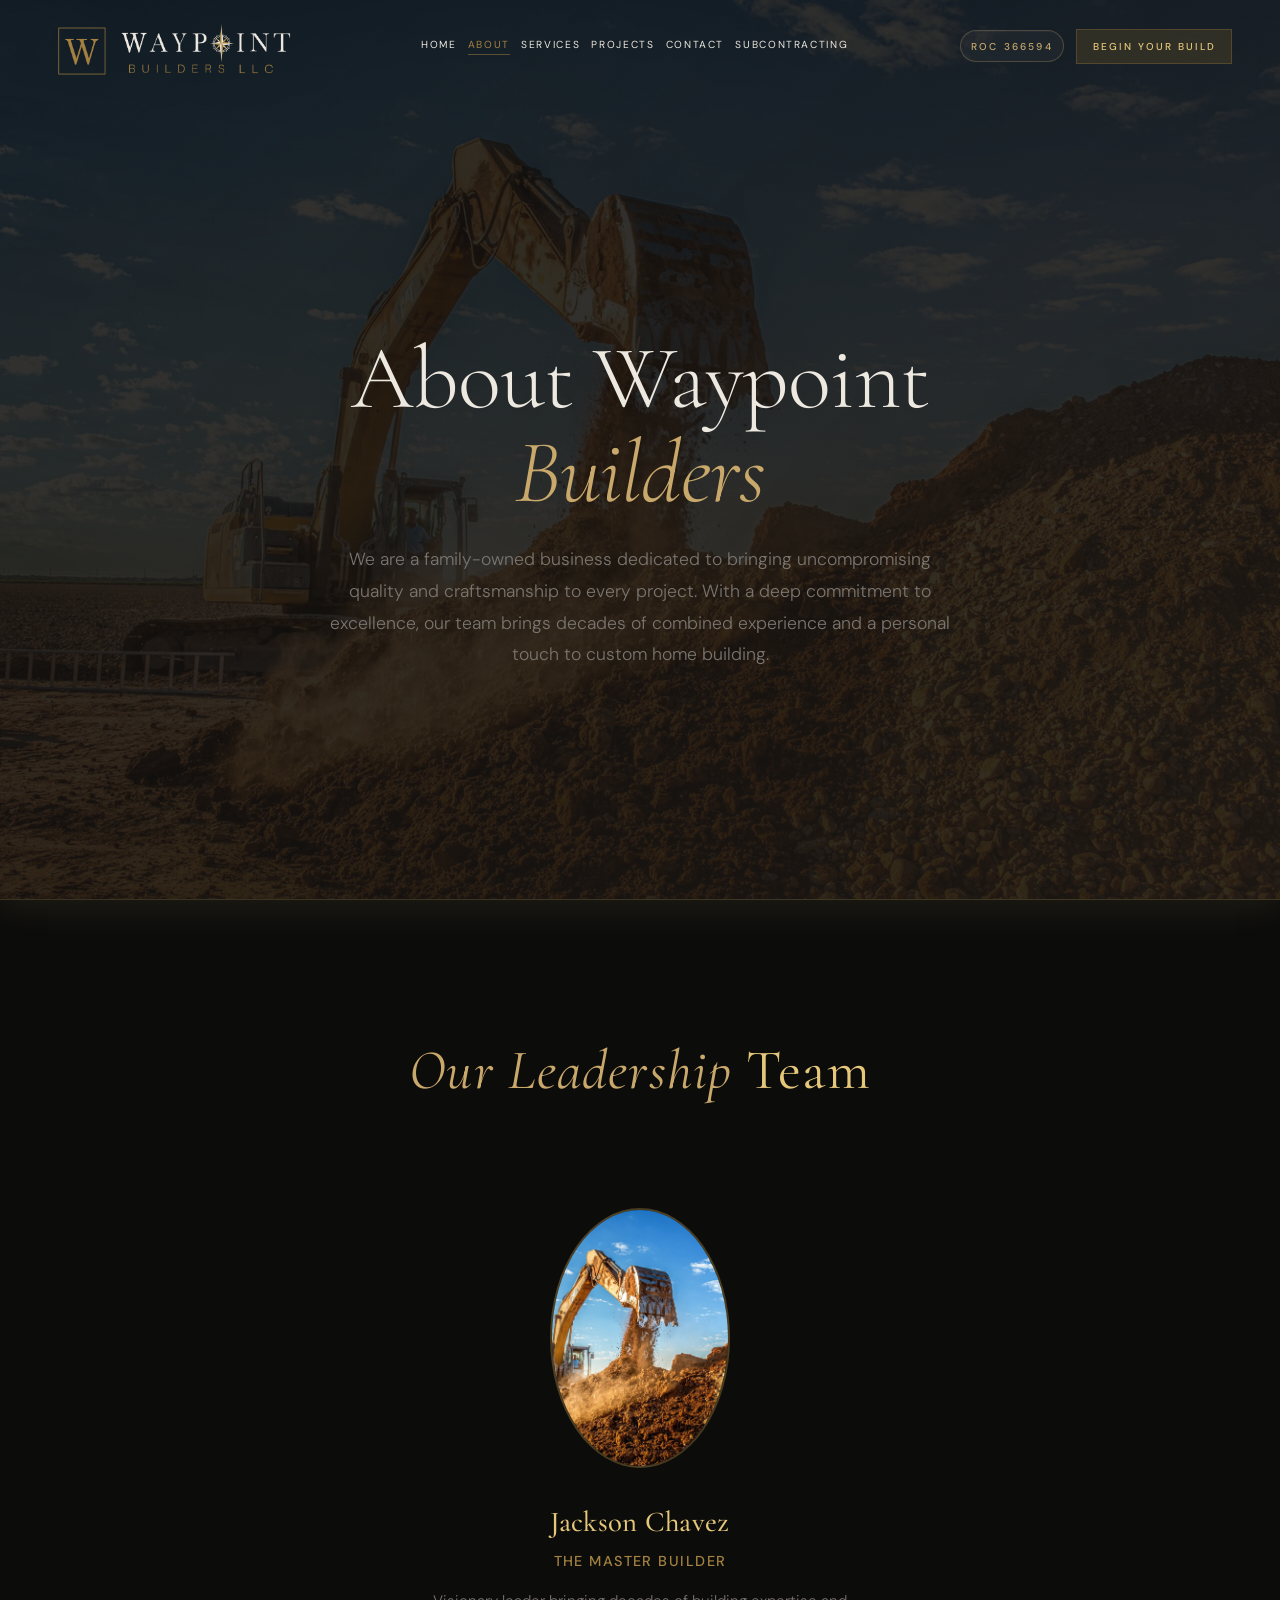
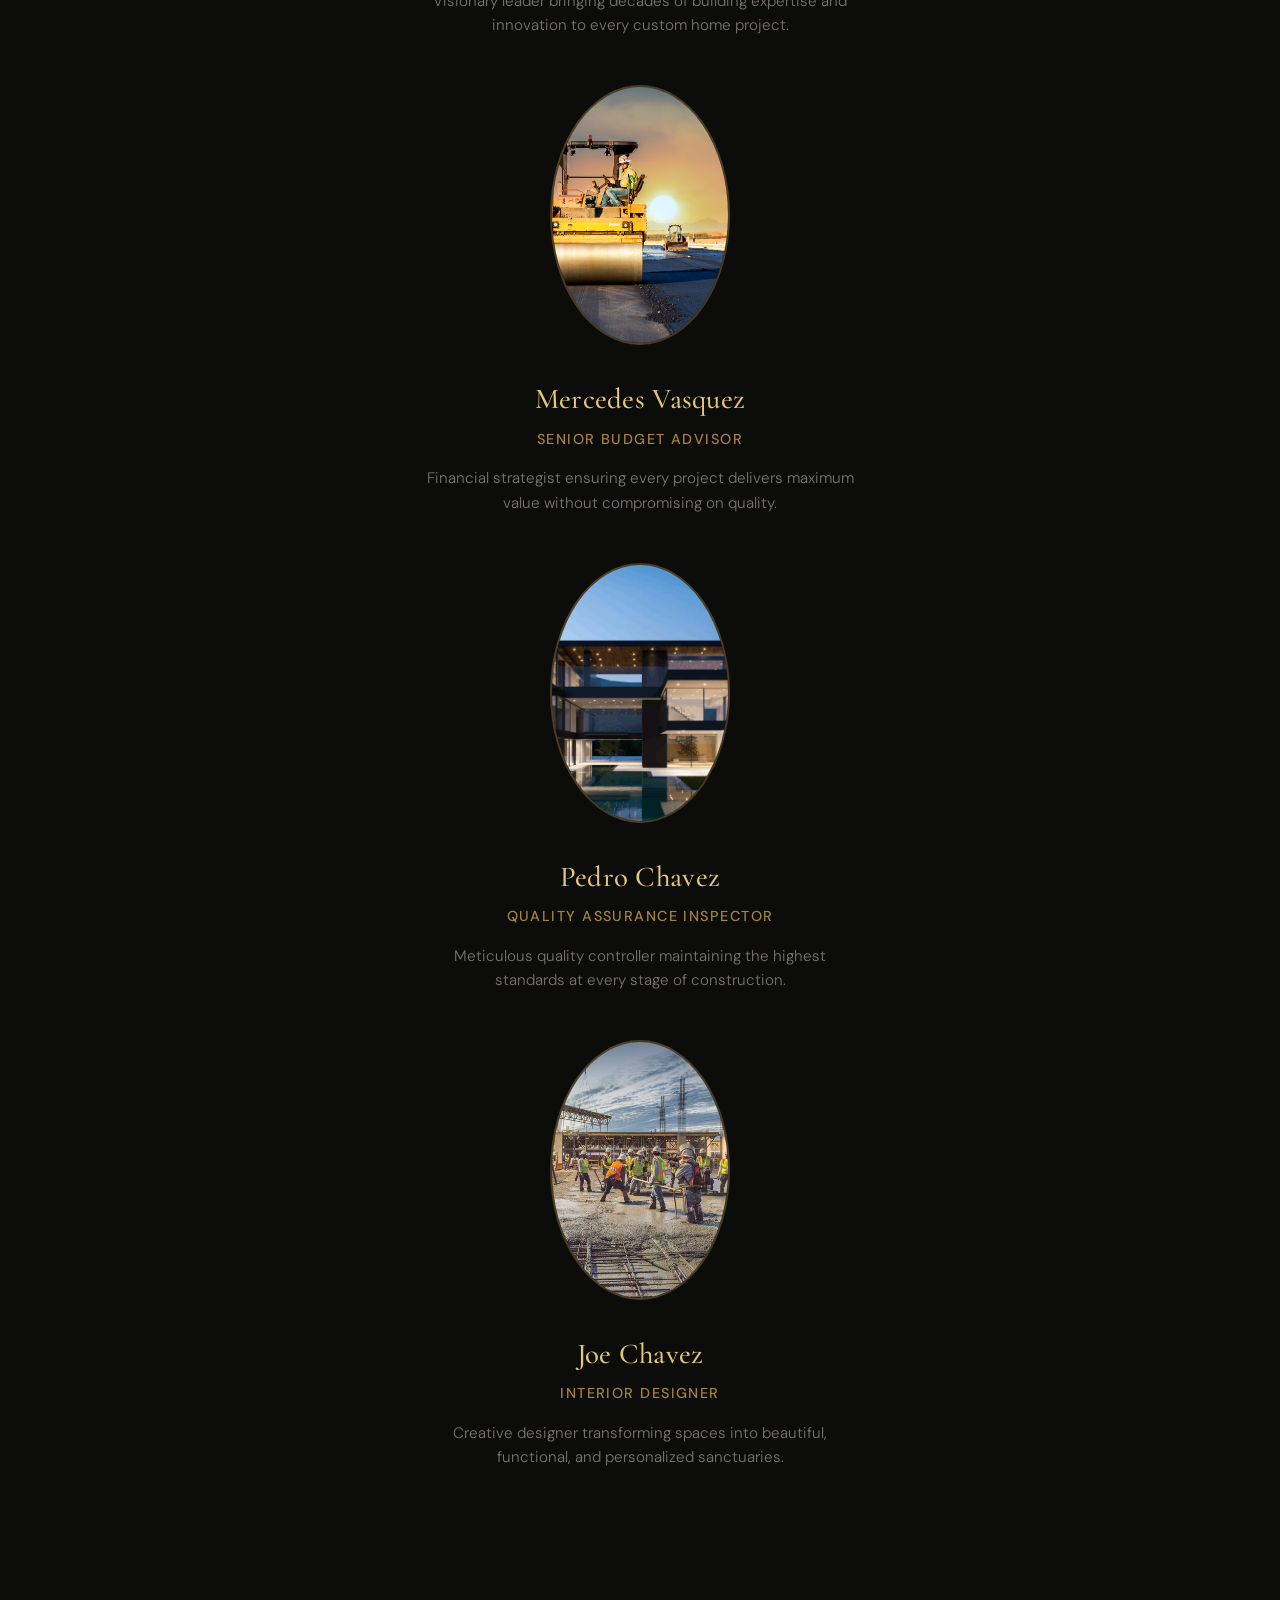
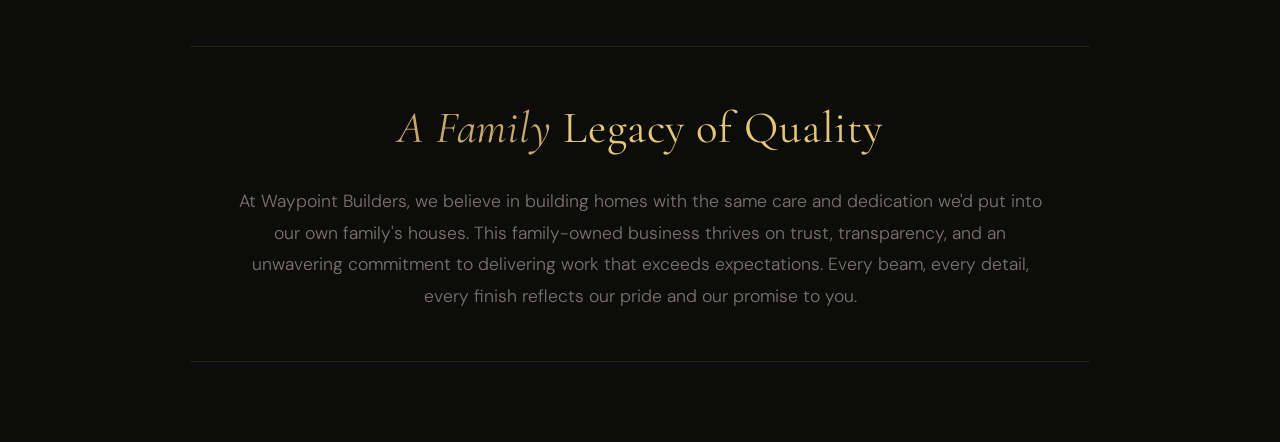
==== commit 3c308d5c: "Add files via upload" ====
--- a/about.html
+++ b/about.html
@@ -7,8 +7,8 @@
         <link rel="stylesheet" href="styles.css" type="text/css" data-precedence="default" />
         <title>About Us — Waypoint Builders LLC</title>
         <meta name="description" content="Meet the family behind Waypoint Builders LLC. Learn about our team dedicated to quality craftsmanship and excellence." />
-        <link rel="icon" type="image/svg+xml" href="asset/favicon.svg" />
-        <link rel="shortcut icon" href="asset/favicon.svg" />
+        <link rel="icon" type="image/x-icon" href="asset/favicon.ico" />
+        <link rel="shortcut icon" href="asset/favicon.ico" />
         <style>
             .about-hero {
                 min-height: 100vh;
--- a/styles.css
+++ b/styles.css
@@ -662,7 +662,7 @@
 }
 
 .header-menu-toggle {
-    display: flex;
+    display: none;
 }
 
 .header-menu-toggle:hover,
@@ -764,6 +764,23 @@
     text-align: center !important;
 }
 
+button,
+button[type="button"],
+button[type="submit"],
+button[type="reset"],
+input[type="button"],
+input[type="submit"],
+input[type="reset"],
+.btn-gold,
+.btn-outline,
+.ownership-button,
+.project-card-toggle {
+    display: inline-flex !important;
+    align-items: center !important;
+    justify-content: center !important;
+    text-align: center !important;
+}
+
 @media (min-width: 1024px) {
     .header-nav {
         display: flex !important;
@@ -775,7 +792,7 @@
     }
 
     .header-menu-toggle {
-        display: flex !important;
+        display: none !important;
     }
 
     .header-cta {
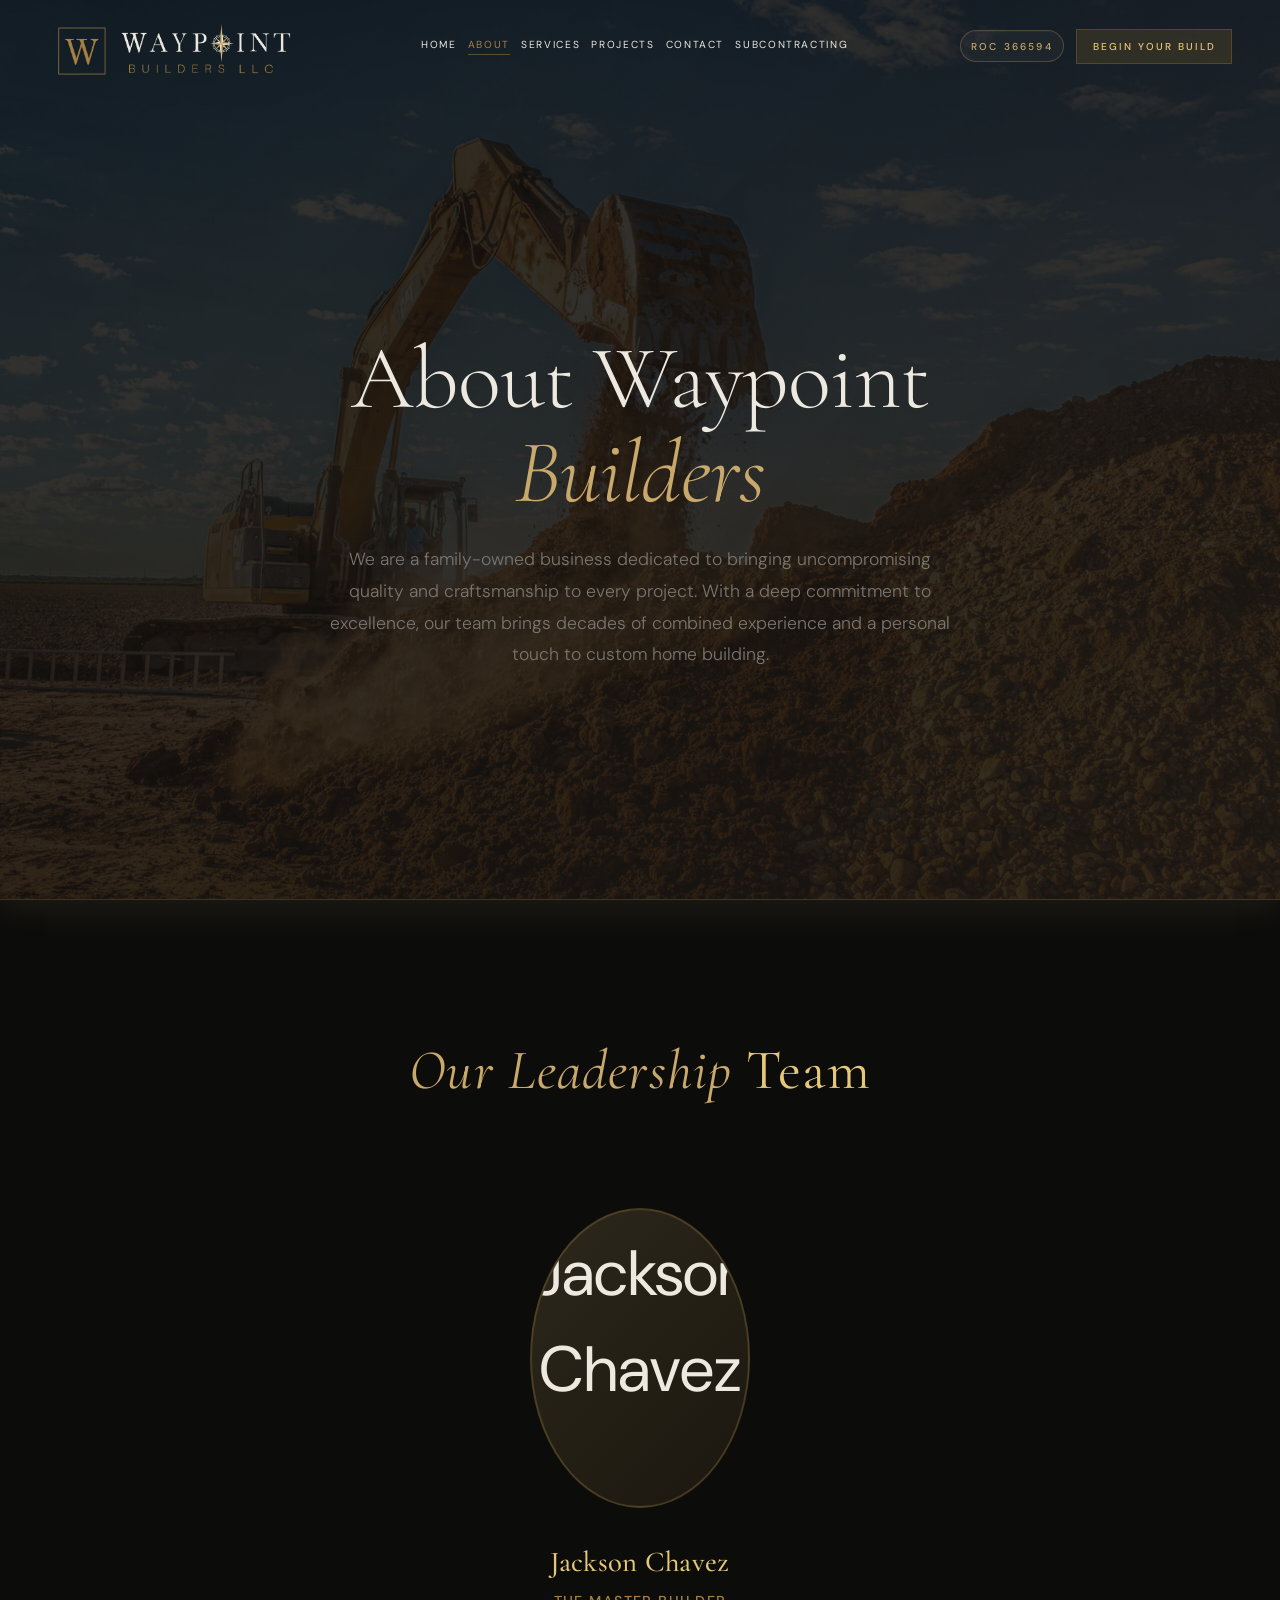
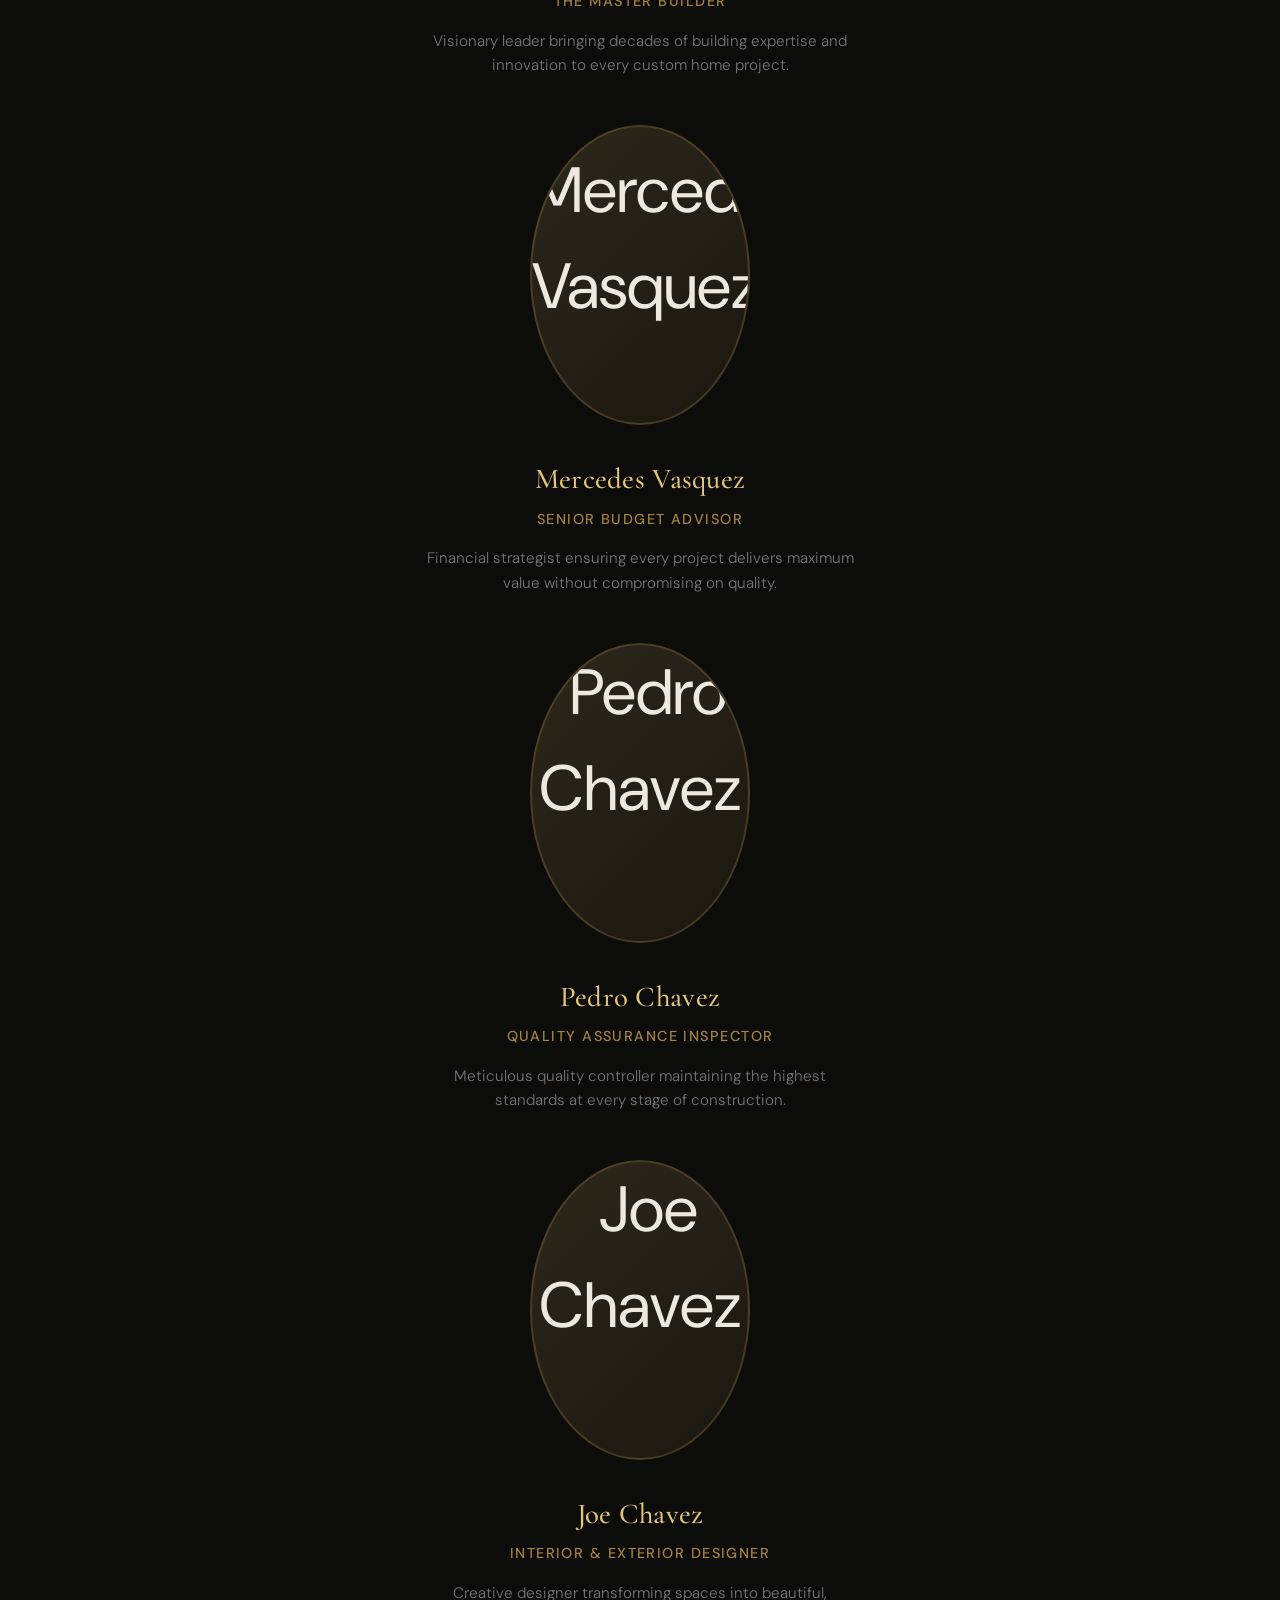
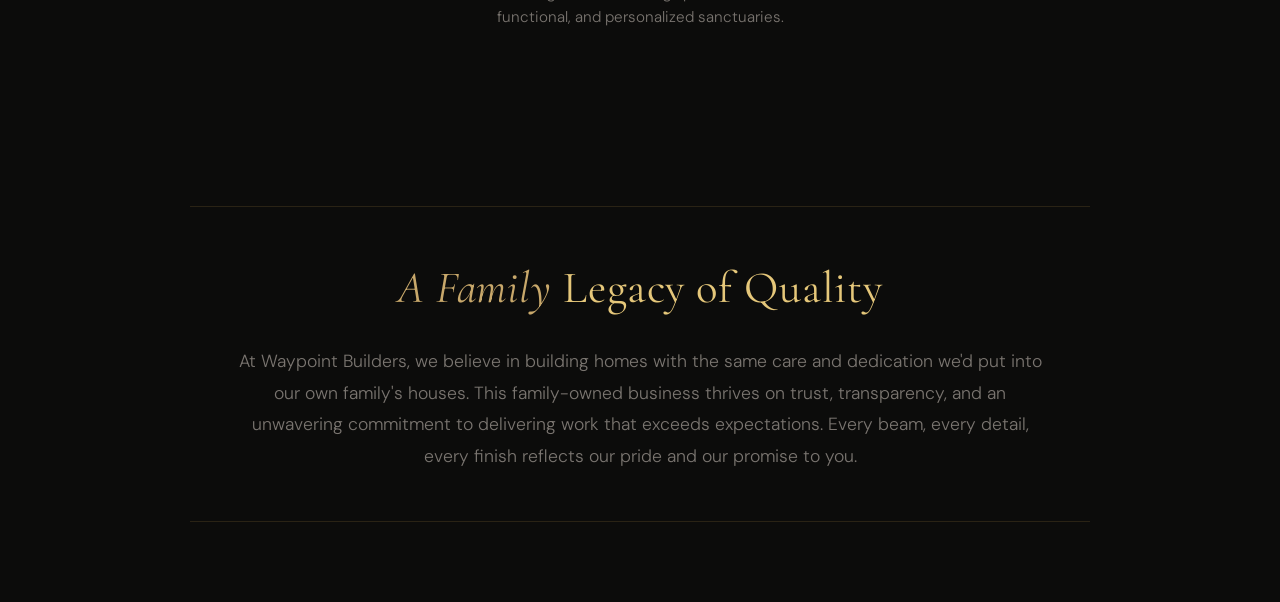
==== commit dbfa178a: "Add files via upload" ====
--- a/about.html
+++ b/about.html
@@ -78,8 +78,8 @@
             }
 
             .team-member-oval {
-                width: 180px;
-                height: 260px;
+                width: 220px;
+                height: 300px;
                 border-radius: 50%;
                 background: linear-gradient(135deg, rgba(229, 199, 122, 0.15) 0%, rgba(164, 130, 64, 0.1) 100%);
                 border: 2px solid rgba(164, 130, 64, 0.3);
@@ -157,8 +157,8 @@
                 }
 
                 .team-member-oval {
-                    width: 150px;
-                    height: 220px;
+                    width: 190px;
+                    height: 260px;
                     font-size: 3rem;
                 }
 
@@ -263,7 +263,7 @@
                 <!-- Jackson Chavez -->
                 <div class="team-member animate-fade-up delay-200">
                     <div class="team-member-oval">
-                        <img src="asset/about.png" alt="Jackson Chavez" style="width:100%;height:100%;object-fit:cover;" />
+                        <img src="asset/jackson.png" alt="Jackson Chavez" style="width:100%;height:100%;object-fit:cover;" />
                     </div>
                     <h3>Jackson Chavez</h3>
                     <div class="role">The Master Builder</div>
@@ -273,7 +273,7 @@
                 <!-- Mercedes Vasquez -->
                 <div class="team-member animate-fade-up delay-400">
                     <div class="team-member-oval">
-                        <img src="asset/contact.png" alt="Mercedes Vasquez" style="width:100%;height:100%;object-fit:cover;" />
+                        <img src="asset/mercedes.png" alt="Mercedes Vasquez" style="width:100%;height:100%;object-fit:cover;" />
                     </div>
                     <h3>Mercedes Vasquez</h3>
                     <div class="role">Senior Budget Advisor</div>
@@ -283,7 +283,7 @@
                 <!-- Pedro Chavez -->
                 <div class="team-member animate-fade-up delay-600">
                     <div class="team-member-oval">
-                        <img src="asset/ready_to_build.png" alt="Pedro Chavez" style="width:100%;height:100%;object-fit:cover;" />
+                        <img src="asset/pedro.png" alt="Pedro Chavez" style="width:100%;height:100%;object-fit:cover;" />
                     </div>
                     <h3>Pedro Chavez</h3>
                     <div class="role">Quality Assurance Inspector</div>
@@ -293,10 +293,10 @@
                 <!-- Joe Chavez -->
                 <div class="team-member animate-fade-up delay-800">
                     <div class="team-member-oval">
-                        <img src="asset/subs.png" alt="Joe Chavez" style="width:100%;height:100%;object-fit:cover;" />
+                        <img src="asset/joe.png" alt="Joe Chavez" style="width:100%;height:100%;object-fit:cover;" />
                     </div>
                     <h3>Joe Chavez</h3>
-                    <div class="role">Interior Designer</div>
+                    <div class="role">INTERIOR & EXTERIOR DESIGNER</div>
                     <p>Creative designer transforming spaces into beautiful, functional, and personalized sanctuaries.</p>
                 </div>
             </div>
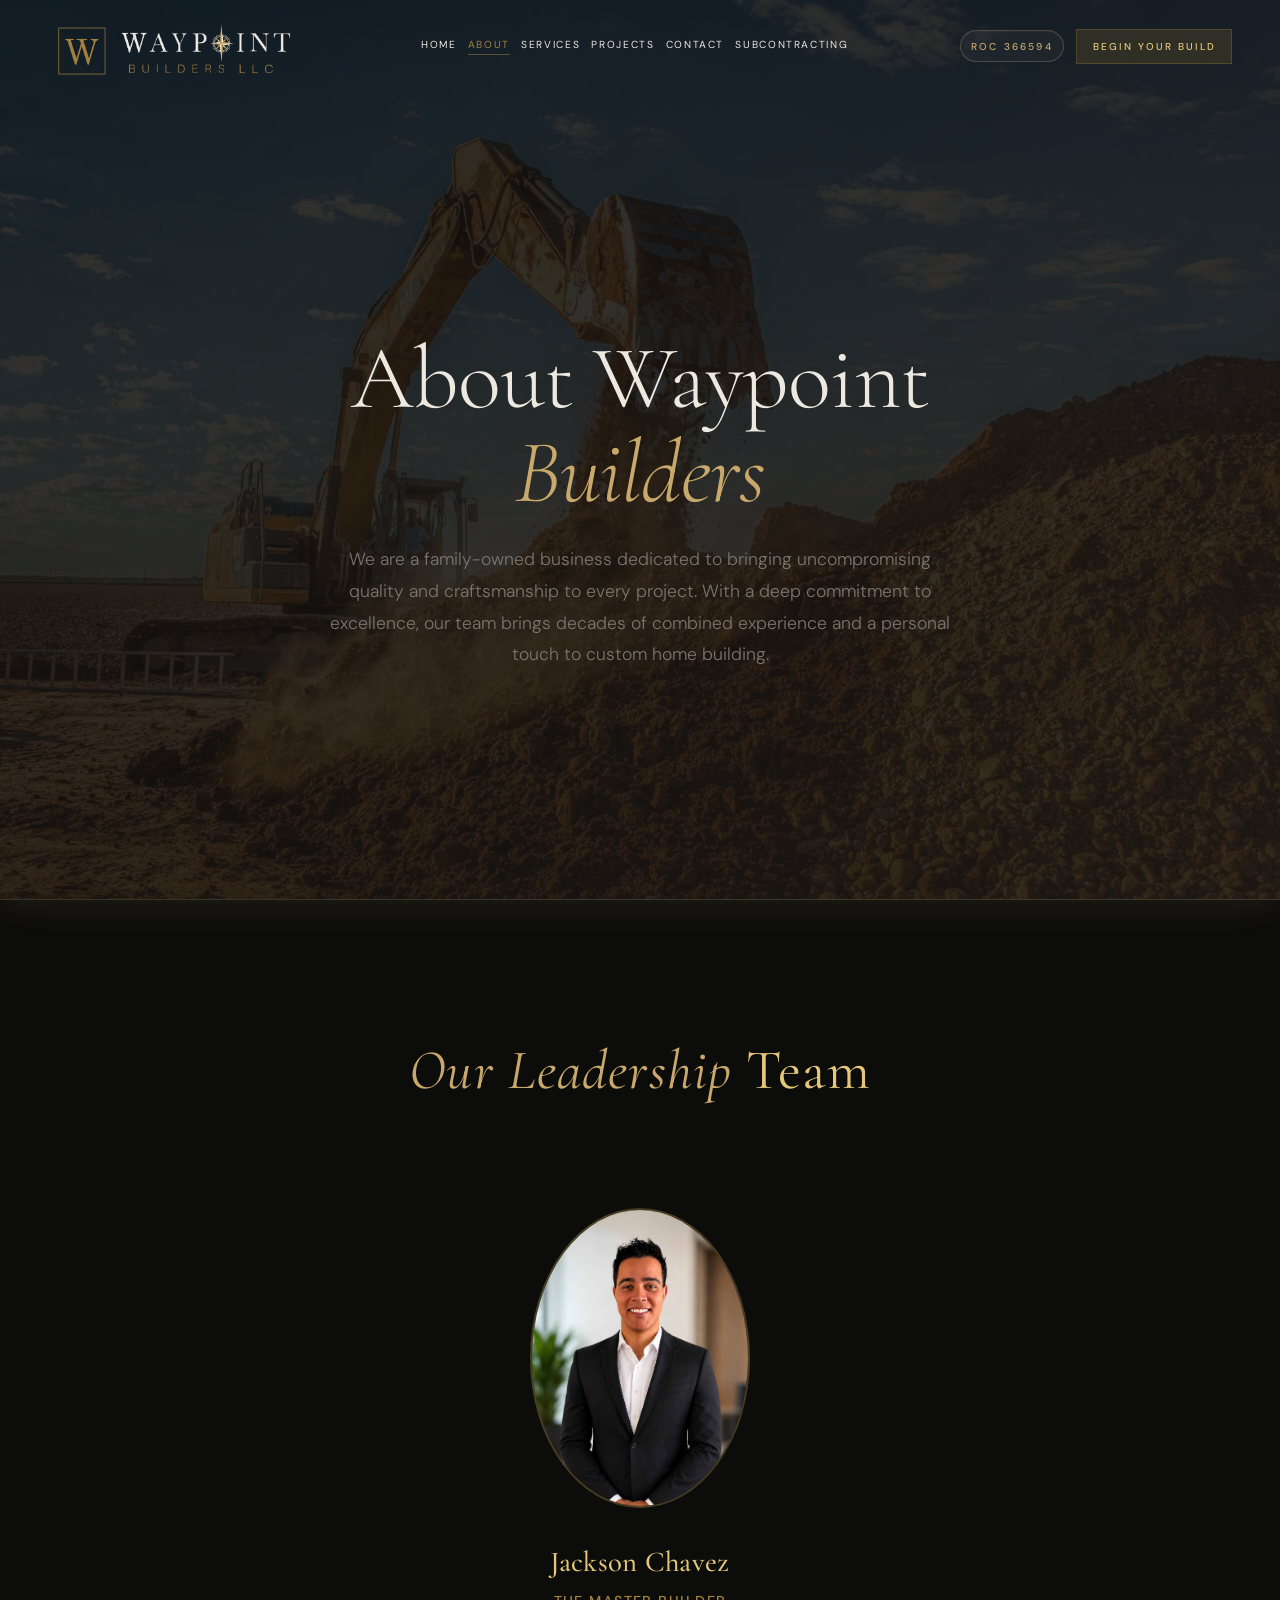
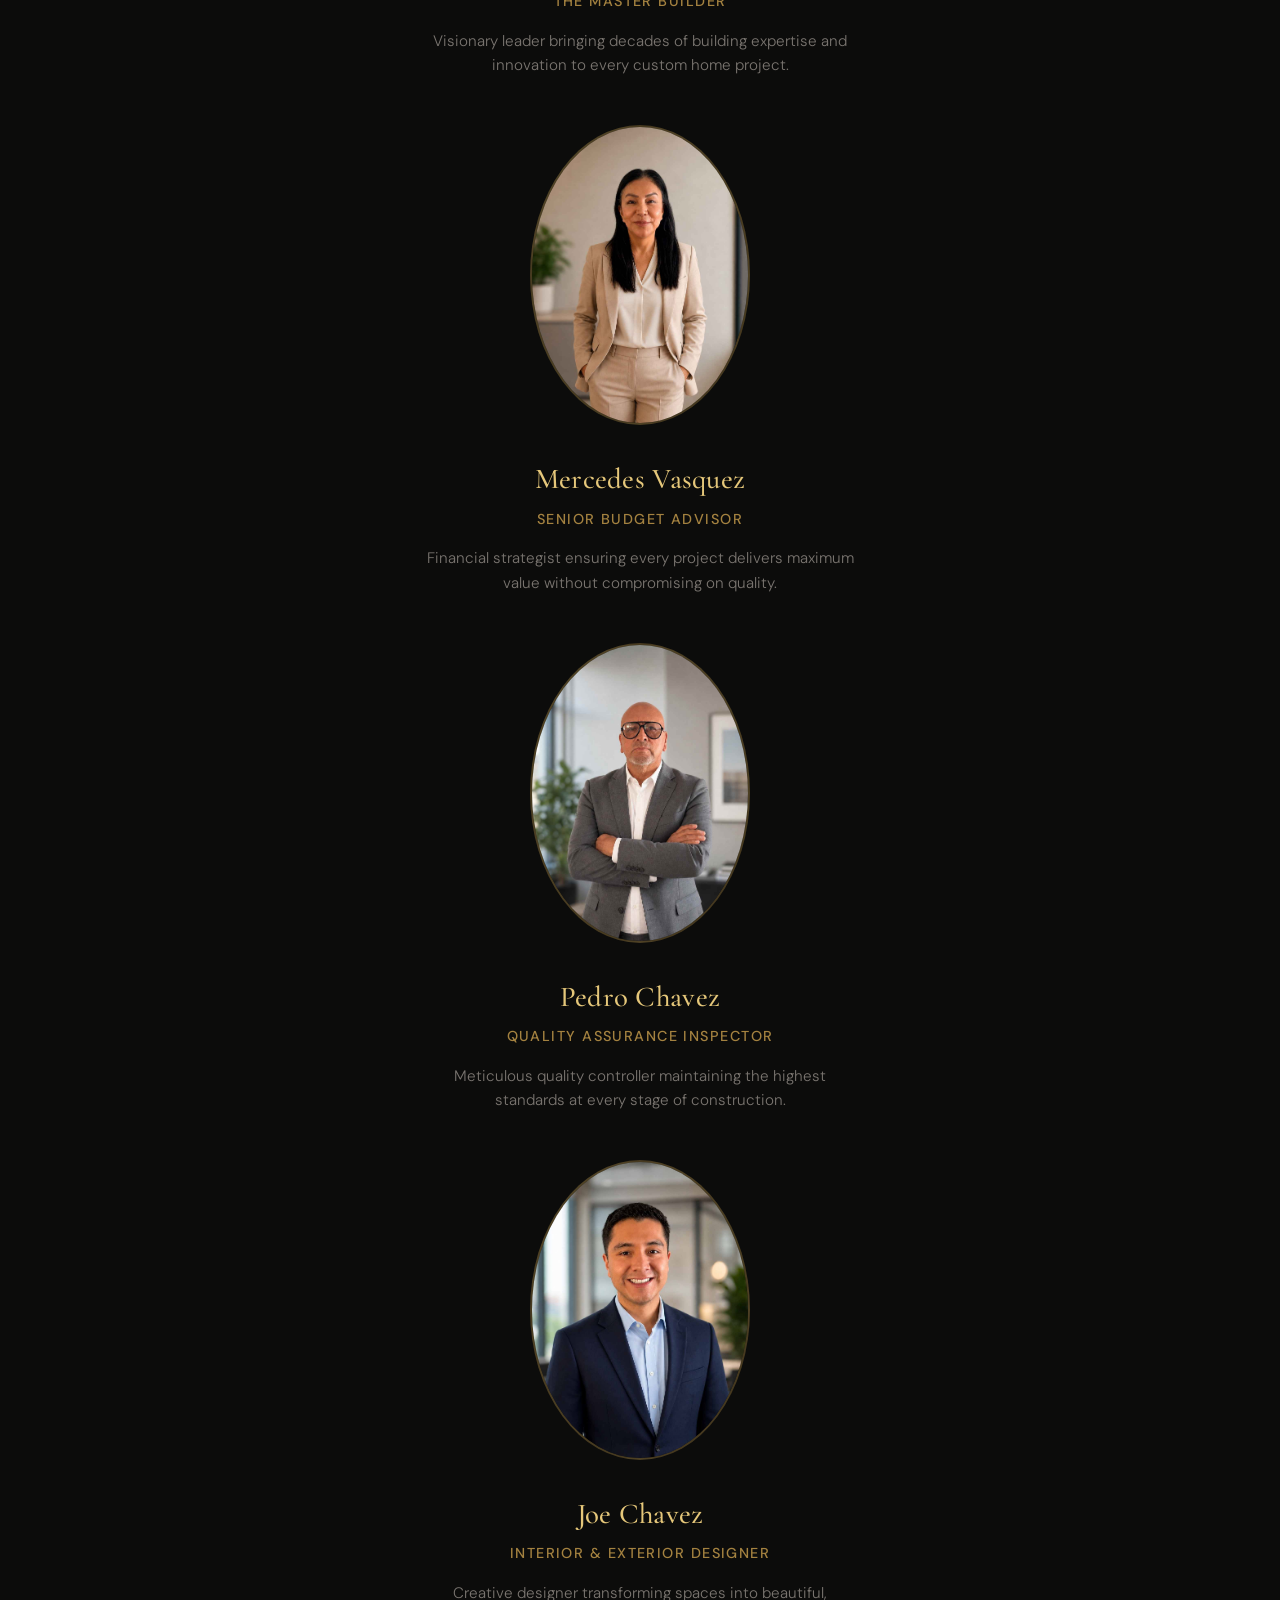
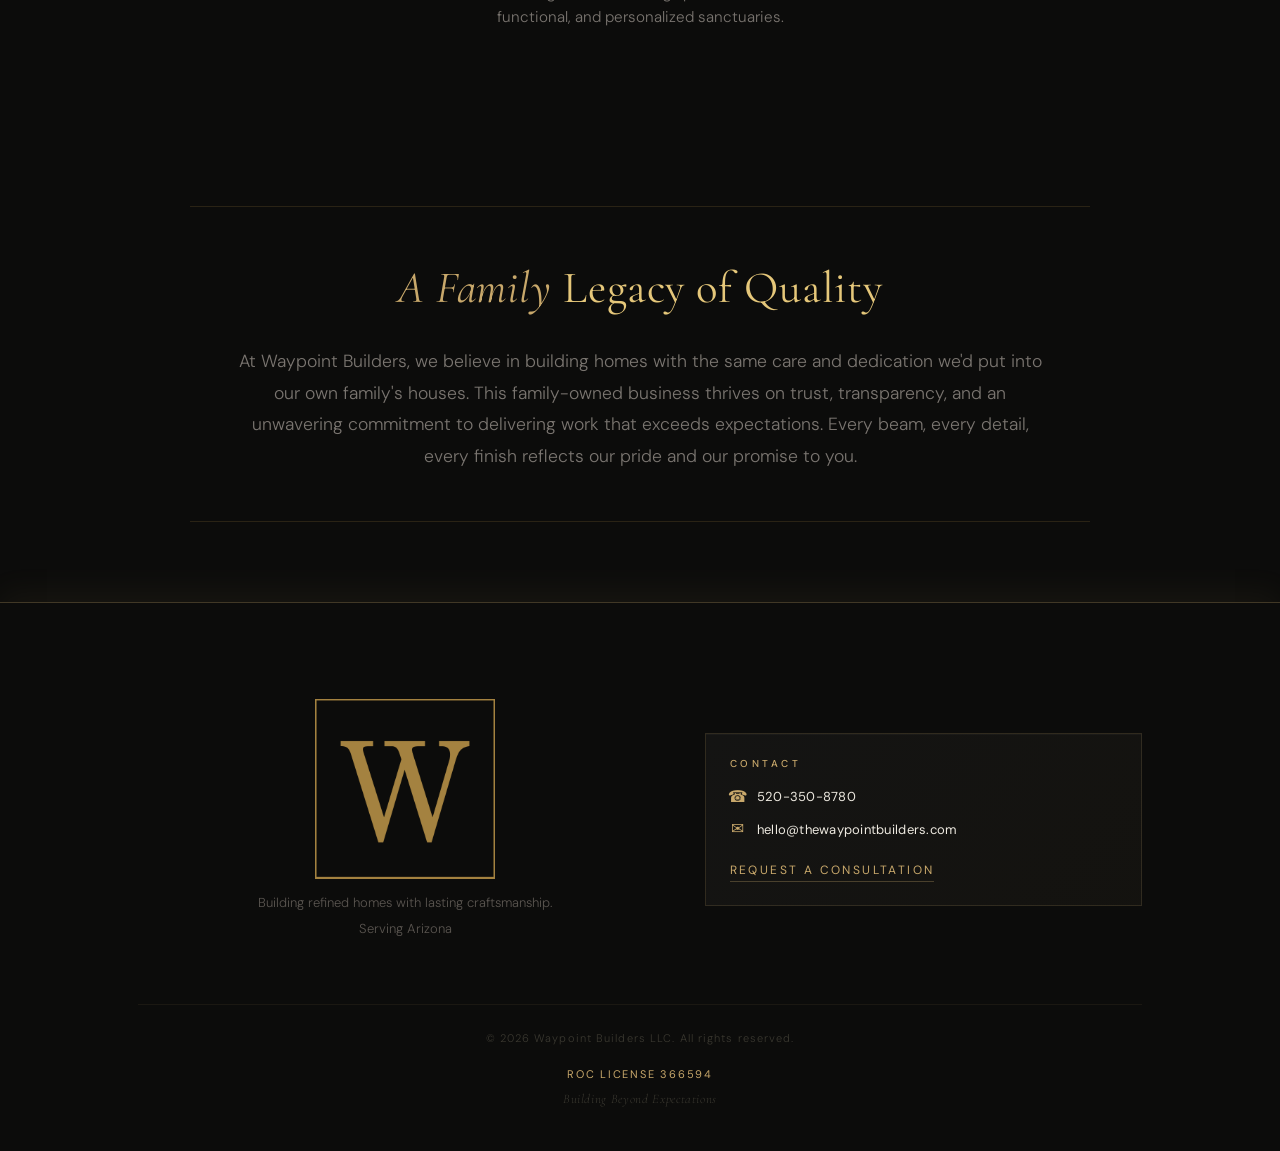
==== commit d1f8aaf4: "Add files via upload" ====
--- a/about.html
+++ b/about.html
@@ -150,6 +150,13 @@
                 line-height: 1.8;
             }
 
+            .about-footer {
+                background: #0C0C0B;
+                border-top: 1px solid rgba(200, 168, 107, 0.28);
+                padding: 5rem 0 2.5rem;
+                box-shadow: 0 -10px 30px rgba(200, 168, 107, 0.06);
+            }
+
             @media (max-width: 768px) {
                 .team-grid {
                     grid-template-columns: repeat(auto-fit, minmax(240px, 1fr));
@@ -311,6 +318,40 @@
             <p>At Waypoint Builders, we believe in building homes with the same care and dedication we'd put into our own family's houses. This family-owned business thrives on trust, transparency, and an unwavering commitment to delivering work that exceeds expectations. Every beam, every detail, every finish reflects our pride and our promise to you.</p>
         </section>
 
+        <footer class="about-footer">
+            <div style="max-width:1400px;margin:0 auto;padding:0 3rem" class="px-6 lg:px-12">
+                <div style="display:grid;grid-template-columns:minmax(280px, 1.1fr) minmax(280px, 0.9fr);gap:2rem;align-items:center;margin-bottom:3rem">
+                    <div style="display:flex;flex-direction:column;align-items:center;text-align:center;gap:0.85rem;padding:1rem 0">
+                        <img src="asset/favicon.png" alt="Waypoint Builders favicon" style="width:180px;height:180px;display:block;object-fit:contain" />
+                        <div>
+                            <p style="font-family:DM Sans, system-ui, sans-serif;font-size:13px;line-height:1.7;color:#5A5550;margin:0">Building refined homes with lasting craftsmanship.</p>
+                            <p style="font-family:DM Sans, system-ui, sans-serif;font-size:13px;line-height:1.7;color:#5A5550;margin:0.25rem 0 0">Serving Arizona</p>
+                        </div>
+                    </div>
+                    <div style="padding:1.4rem 1.5rem;border:1px solid rgba(200, 168, 107, 0.16);background:linear-gradient(135deg, rgba(255,255,255,0.03), rgba(200, 168, 107, 0.04));box-shadow:inset 0 1px 0 rgba(255,255,255,0.03)">
+                        <div style="font-family:DM Sans, system-ui, sans-serif;font-size:10px;letter-spacing:0.35em;text-transform:uppercase;color:#C8A86B;margin-bottom:1rem;font-weight:500">Contact</div>
+                        <ul style="list-style:none;padding:0;margin:0;display:flex;flex-direction:column;gap:0.8rem">
+                            <li style="display:flex;align-items:center;gap:0.7rem"><span style="width:16px;height:16px;color:#C8A86B;display:inline-flex;align-items:center;justify-content:center">☎</span><a href="tel:5203508780" style="font-family:DM Sans, system-ui, sans-serif;font-size:13px;color:#EDE9E0;text-decoration:none;transition:color 0.3s ease;letter-spacing:0.02em">520-350-8780</a></li>
+                            <li style="display:flex;align-items:center;gap:0.7rem"><span style="width:16px;height:16px;color:#C8A86B;display:inline-flex;align-items:center;justify-content:center">✉</span><a href="mailto:hello@thewaypointbuilders.com" style="font-family:DM Sans, system-ui, sans-serif;font-size:13px;color:#EDE9E0;text-decoration:none;transition:color 0.3s ease;letter-spacing:0.02em">hello@thewaypointbuilders.com</a></li>
+                            <li style="margin-top:0.35rem">
+                                <a href="contact.html" style="display:inline-block;font-family:DM Sans, system-ui, sans-serif;font-size:12px;letter-spacing:0.2em;text-transform:uppercase;color:#C8A86B;text-decoration:none;padding-bottom:2px;border-bottom:1px solid rgba(200, 168, 107, 0.3)">Request a Consultation</a>
+                            </li>
+                        </ul>
+                    </div>
+                </div>
+                <div style="height:1px;background:rgba(200, 168, 107, 0.08);margin-bottom:1.5rem"></div>
+                <div style="display:flex;flex-wrap:wrap;gap:0.75rem;align-items:center;justify-content:space-between">
+                    <div style="display:flex;flex-wrap:wrap;gap:0.9rem;align-items:center">
+                        <p style="font-family:DM Sans, system-ui, sans-serif;font-size:11px;letter-spacing:0.1em;color:#3A3830;margin:0">© 2026 Waypoint Builders LLC. All rights reserved.</p>
+                    </div>
+                    <div style="display:flex;flex-direction:column;align-items:center;justify-content:center;gap:0.35rem;width:100%;margin-top:0.4rem">
+                        <span style="font-family:DM Sans, system-ui, sans-serif;font-size:11px;letter-spacing:0.16em;text-transform:uppercase;color:#C8A86B;text-align:center;display:block">ROC License 366594</span>
+                        <p style="font-family:Cormorant Garamond, Georgia, serif;font-size:13px;font-style:italic;color:#3A3830;letter-spacing:0.05em;margin:0;text-align:center">Building Beyond Expectations</p>
+                    </div>
+                </div>
+            </div>
+        </footer>
+
         <script>
             const siteHeader = document.getElementById('site-header');
             const mobileMenuToggle = document.getElementById('mobile-menu-toggle');
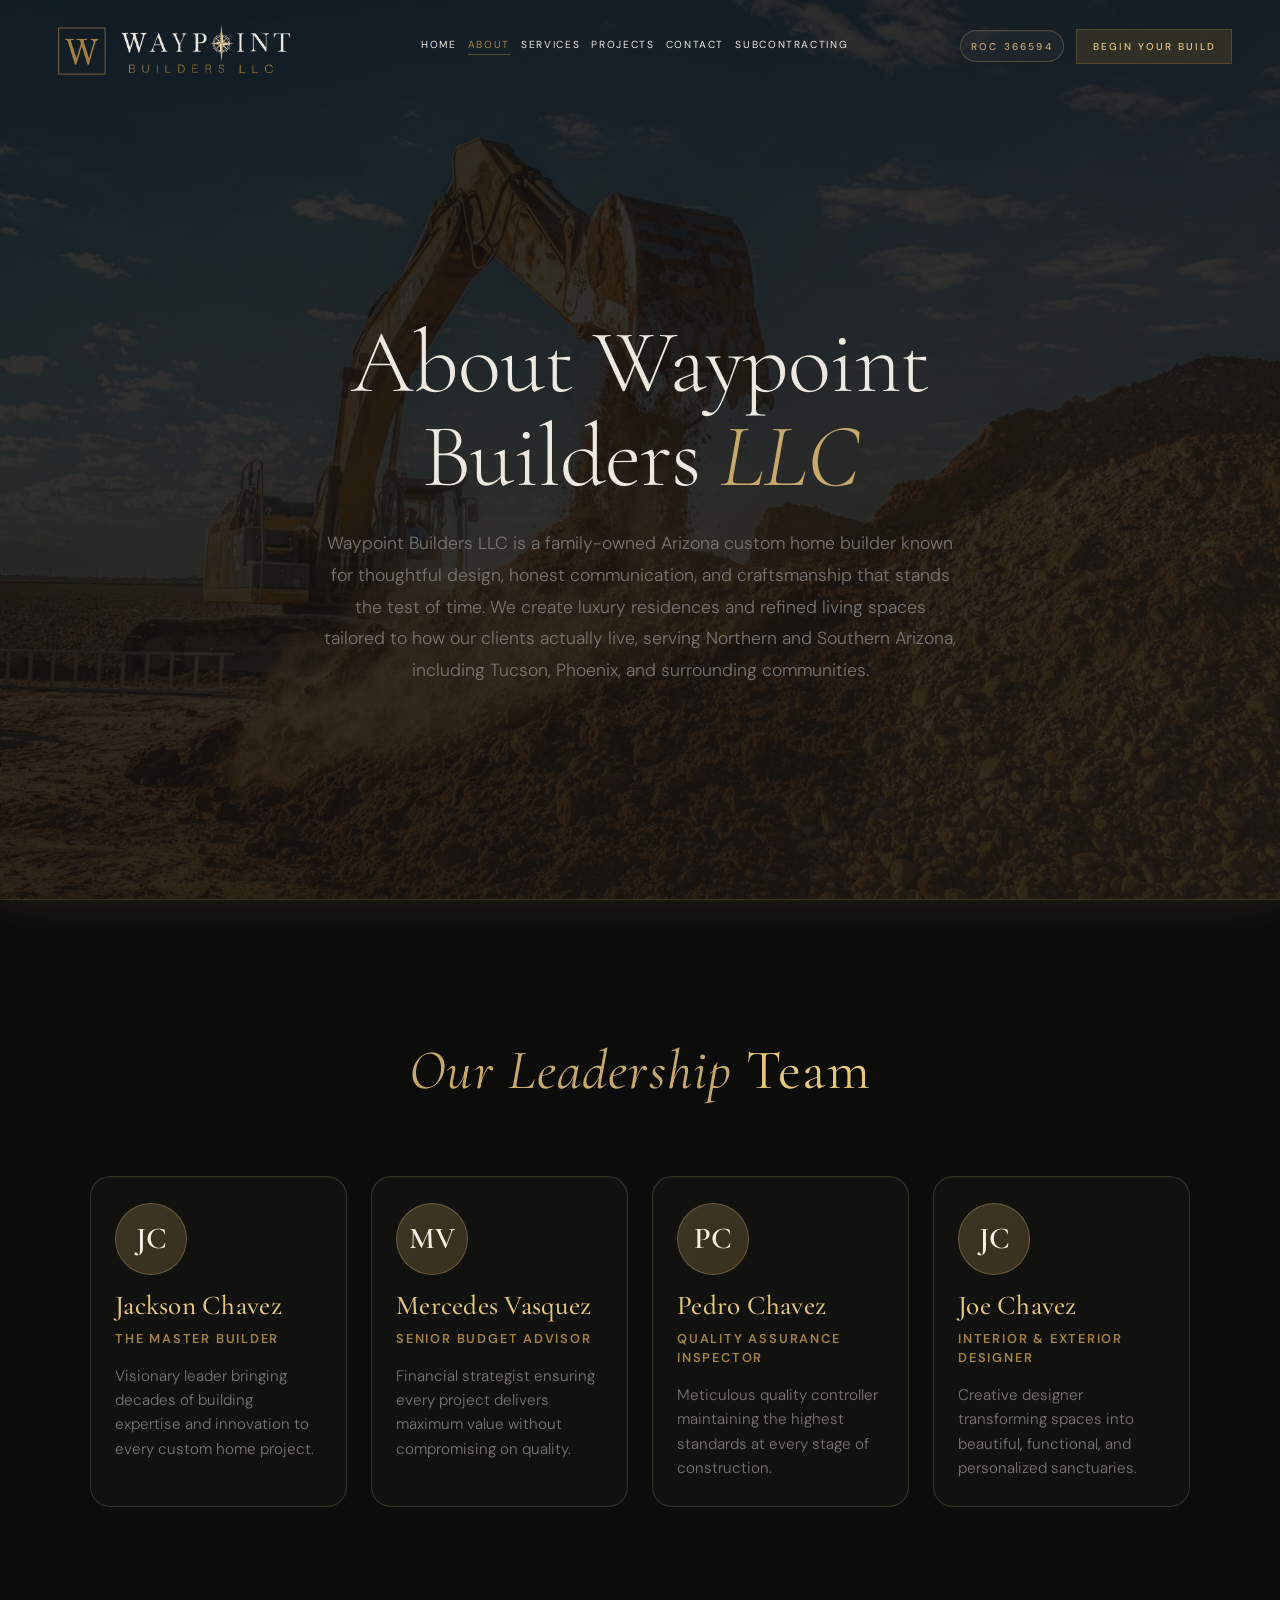
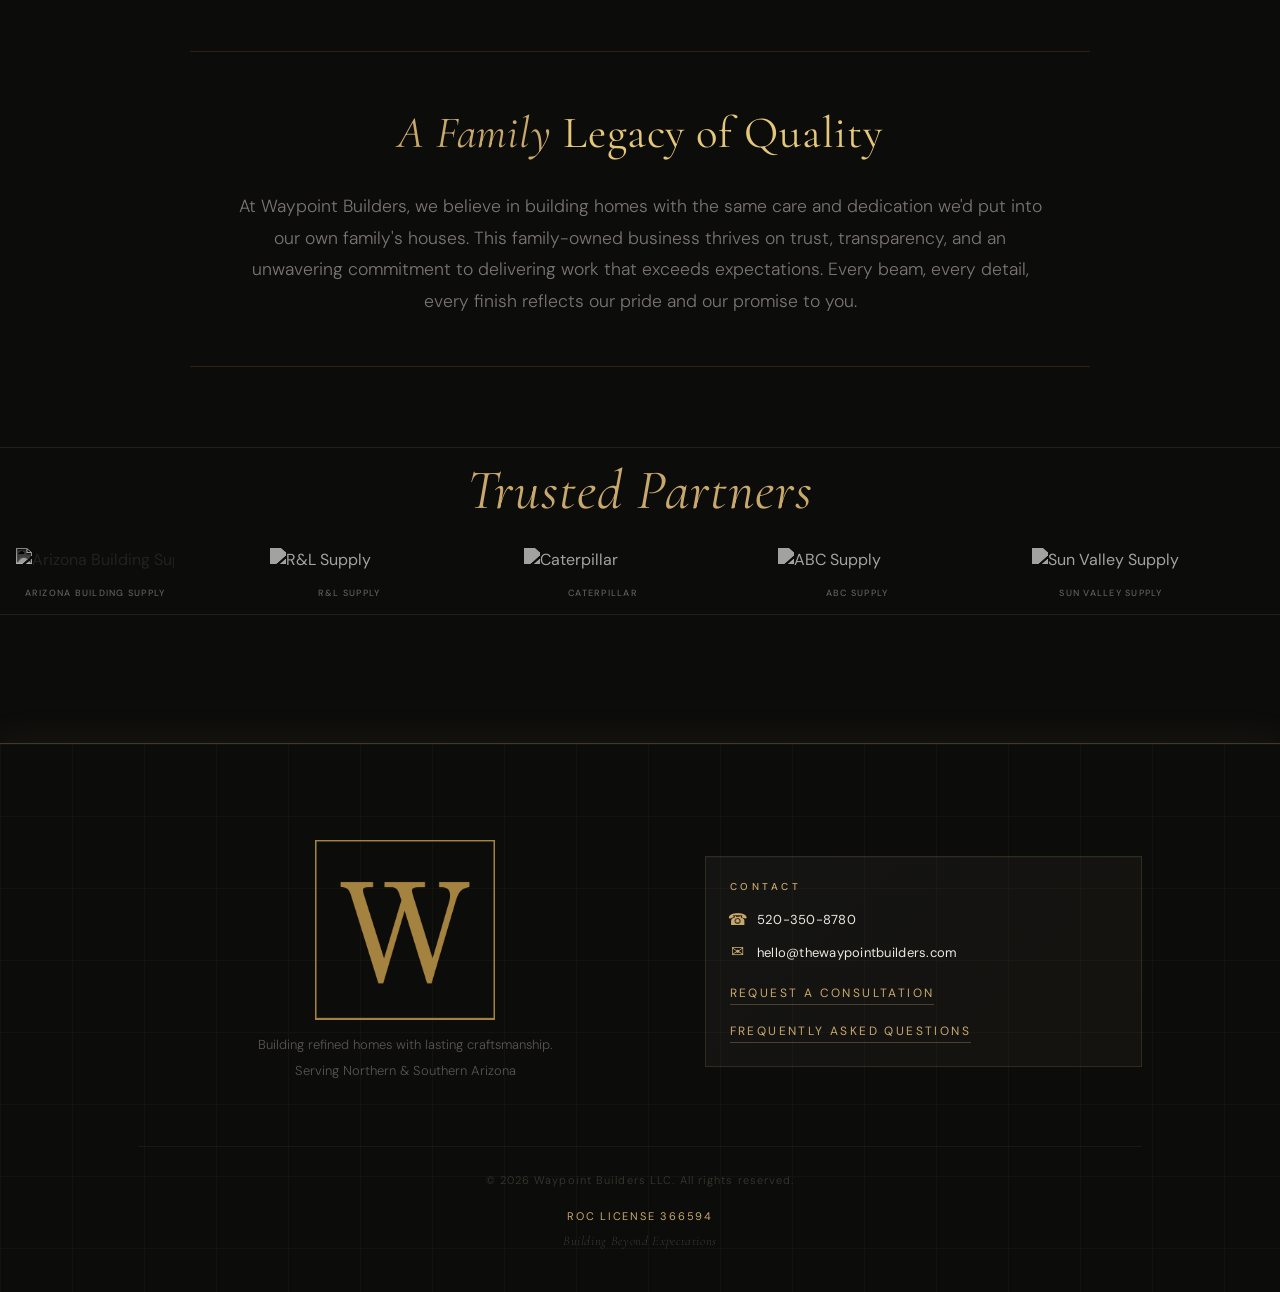
==== commit 7dfe3efe: "Add files via upload" ====
--- a/about.html
+++ b/about.html
@@ -1,226 +1,418 @@
 <!DOCTYPE html>
 <html lang="en">
     <head>
-        <meta charset="utf-8" />
-        <meta name="viewport" content="width=device-width, initial-scale=1" />
-        <link rel="stylesheet" href="https://fonts.googleapis.com/css2?family=Cormorant+Garamond:ital,wght@0,300;0,400;0,500;0,600;1,300;1,400;1,500&family=DM+Sans:wght@300;400;500&display=swap" data-precedence="default" />
-        <link rel="stylesheet" href="styles.css" type="text/css" data-precedence="default" />
-        <title>About Us — Waypoint Builders LLC</title>
-        <meta name="description" content="Meet the family behind Waypoint Builders LLC. Learn about our team dedicated to quality craftsmanship and excellence." />
-        <link rel="icon" type="image/x-icon" href="asset/favicon.ico" />
-        <link rel="shortcut icon" href="asset/favicon.ico" />
-        <style>
-            .about-hero {
-                min-height: 100vh;
-                display: flex;
-                align-items: center;
-                justify-content: center;
-                padding-top: 120px;
-                background: linear-gradient(135deg, rgba(12, 12, 11, 0.85) 0%, rgba(30, 25, 20, 0.9) 100%), url('asset/about.png') center/cover no-repeat;
-                text-align: center;
-                border-bottom: 1px solid rgba(229, 199, 122, 0.2);
-                box-shadow: 0 10px 30px rgba(229, 199, 122, 0.08);
-            }
-
-            .about-hero-content {
-                max-width: 700px;
-                padding: 0 2rem;
-            }
-
-            .about-hero h1 {
-                font-family: "Cormorant Garamond", serif;
-                font-size: clamp(3rem, 7vw, 7rem);
-                font-weight: 300;
-                color: #EDE9E0;
-                margin-bottom: 1.5rem;
-                letter-spacing: -0.01em;
-                line-height: 1.05;
-            }
-
-            .about-hero p {
-                font-family: "DM Sans", sans-serif;
-                font-size: 1.1rem;
-                color: #7A7570;
-                line-height: 1.8;
-                margin-bottom: 1rem;
-            }
-
-            .team-section {
-                max-width: 1400px;
-                margin: 4rem auto;
-                padding: 4rem 2rem;
-            }
-
-            .team-section h2 {
-                font-family: "Cormorant Garamond", serif;
-                font-size: clamp(2rem, 5vw, 3.5rem);
-                font-weight: 400;
-                color: #E5C77A;
-                text-align: center;
-                margin-bottom: 4rem;
-                letter-spacing: 0.02em;
-            }
-
+    <meta charset="utf-8" />
+    <meta name="viewport" content="width=device-width, initial-scale=1" />
+    <meta name="theme-color" content="#0c0c0b" />
+    <meta name="format-detection" content="telephone=yes" />
+    <meta name="geo.region" content="US-AZ" />
+    <meta name="geo.placename" content="Arizona" />
+    <meta name="geo.position" content="34.0489;-111.0937" />
+    <meta name="ICBM" content="34.0489, -111.0937" />
+
+    <title>About Waypoint Builders LLC | Arizona Custom Home Builder</title>
+    <meta
+        name="description"
+        content="Meet Waypoint Builders LLC, a family-led Arizona custom home builder serving Tucson, Phoenix, Northern, and Southern Arizona."
+    />
+    <meta
+        name="keywords"
+        content="Waypoint Builders LLC, Arizona custom home builder, custom home construction team, luxury home builder Arizona, home building company Arizona, residential construction experts"
+    />
+    <meta name="robots" content="index, follow, max-snippet:-1, max-image-preview:large, max-video-preview:-1" />
+    <meta name="author" content="Waypoint Builders LLC" />
+    <link rel="canonical" href="https://thewaypointbuilders.com/about.html" />
+
+    <meta property="og:title" content="About Waypoint Builders LLC | Arizona Custom Home Builder" />
+    <meta
+        property="og:description"
+        content="Meet the team behind Waypoint Builders LLC and learn about our approach to custom home building, craftsmanship, and personal service in Arizona."
+    />
+    <meta property="og:type" content="website" />
+    <meta property="og:url" content="https://thewaypointbuilders.com/about.html" />
+    <meta property="og:image" content="https://thewaypointbuilders.com/asset/about.png" />
+    <meta property="og:site_name" content="Waypoint Builders LLC" />
+    <meta property="og:locale" content="en_US" />
+
+    <meta name="twitter:card" content="summary_large_image" />
+    <meta name="twitter:title" content="About Waypoint Builders LLC | Arizona Custom Home Builder" />
+    <meta
+        name="twitter:description"
+        content="Meet the team behind Waypoint Builders LLC and learn about our approach to custom home building, craftsmanship, and personal service in Arizona."
+    />
+    <meta name="twitter:image" content="https://thewaypointbuilders.com/asset/about.png" />
+    <meta name="twitter:site" content="@WaypointBuilders" />
+
+    <link rel="preconnect" href="https://fonts.googleapis.com" />
+    <link rel="preconnect" href="https://fonts.gstatic.com" crossorigin="anonymous" />
+    <link
+        rel="stylesheet"
+        href="https://fonts.googleapis.com/css2?family=Cormorant+Garamond:ital,wght@0,300;0,400;0,500;0,600;1,300;1,400;1,500&family=DM+Sans:wght@300;400;500&display=swap"
+        data-precedence="default"
+    />
+    <link rel="stylesheet" href="styles.css" type="text/css" data-precedence="default" />
+
+    <link rel="icon" type="image/x-icon" href="asset/favicon.ico" />
+    <link rel="shortcut icon" href="asset/favicon.ico" />
+    <link rel="preload" as="image" href="asset/about.png" fetchpriority="high" />
+
+    <script type="application/ld+json">
+    {
+      "@context": "https://schema.org",
+      "@type": "AboutPage",
+      "name": "About Waypoint Builders LLC",
+      "url": "https://thewaypointbuilders.com/about.html",
+      "description": "Meet the team behind Waypoint Builders LLC and learn about our approach to custom home building, craftsmanship, and personal service in Arizona.",
+      "mainEntity": {
+        "@type": "HomeAndConstructionBusiness",
+        "name": "Waypoint Builders LLC",
+        "url": "https://thewaypointbuilders.com/",
+        "logo": "https://thewaypointbuilders.com/asset/logo.png",
+        "image": "https://thewaypointbuilders.com/asset/about.png",
+        "areaServed": [
+          { "@type": "State", "name": "Arizona" },
+          { "@type": "City", "name": "Tucson, Arizona" },
+          { "@type": "City", "name": "Phoenix, Arizona" },
+          { "@type": "AdministrativeArea", "name": "Northern Arizona" },
+          { "@type": "AdministrativeArea", "name": "Southern Arizona" }
+        ]
+      }
+    }
+    </script>
+
+    <style>
+        .about-hero {
+            min-height: 100vh;
+            display: flex;
+            align-items: center;
+            justify-content: center;
+            padding-top: 120px;
+            background: linear-gradient(135deg, rgba(12, 12, 11, 0.85) 0%, rgba(30, 25, 20, 0.9) 100%), url('asset/about.png') center/cover no-repeat;
+            text-align: center;
+            border-bottom: 1px solid rgba(229, 199, 122, 0.2);
+            box-shadow: 0 10px 30px rgba(229, 199, 122, 0.08);
+        }
+
+        .about-hero-content {
+            max-width: 700px;
+            padding: 0 2rem;
+        }
+
+        .about-hero h1 {
+            font-family: "Cormorant Garamond", serif;
+            font-size: clamp(3rem, 7vw, 7rem);
+            font-weight: 300;
+            color: #EDE9E0;
+            margin-bottom: 1.5rem;
+            letter-spacing: -0.01em;
+            line-height: 1.05;
+        }
+
+        .about-hero p {
+            font-family: "DM Sans", sans-serif;
+            font-size: 1.1rem;
+            color: #7A7570;
+            line-height: 1.8;
+            margin-bottom: 1rem;
+        }
+
+        .team-section {
+            max-width: 1400px;
+            margin: 4rem auto;
+            padding: 4rem 2rem;
+        }
+
+        .team-section h2 {
+            font-family: "Cormorant Garamond", serif;
+            font-size: clamp(2rem, 5vw, 3.5rem);
+            font-weight: 400;
+            color: #E5C77A;
+            text-align: center;
+            margin-bottom: 4rem;
+            letter-spacing: 0.02em;
+        }
+
+        .team-grid {
+            display: grid;
+            grid-template-columns: repeat(auto-fit, minmax(220px, 1fr));
+            gap: 1.5rem;
+            max-width: 1100px;
+            margin: 0 auto;
+            align-items: stretch;
+        }
+
+        .team-member {
+            display: flex;
+            flex-direction: column;
+            align-items: flex-start;
+            text-align: left;
+            background: rgba(255,255,255,0.025);
+            border: 1px solid rgba(229, 199, 122, 0.18);
+            border-radius: 20px;
+            padding: 1.6rem 1.5rem;
+            box-shadow: inset 0 1px 0 rgba(255,255,255,0.04);
+            transition: transform 0.3s ease, border-color 0.3s ease, box-shadow 0.3s ease;
+            height: 100%;
+            min-height: 220px;
+            width: min(100%, 290px);
+        }
+
+        .team-member:hover {
+            transform: translateY(-4px);
+            border-color: rgba(229, 199, 122, 0.42);
+            box-shadow: 0 0 0 1px rgba(229, 199, 122, 0.12), 0 18px 30px rgba(12, 12, 11, 0.16);
+        }
+
+        .team-badge {
+            width: 72px;
+            height: 72px;
+            border-radius: 50%;
+            background: linear-gradient(135deg, rgba(229, 199, 122, 0.2) 0%, rgba(164, 130, 64, 0.28) 100%);
+            border: 1px solid rgba(200, 168, 107, 0.35);
+            display: flex;
+            align-items: center;
+            justify-content: center;
+            font-family: "Cormorant Garamond", serif;
+            font-size: 1.9rem;
+            font-weight: 600;
+            color: #F7F2E8;
+            margin-bottom: 1rem;
+        }
+
+        .team-member h3 {
+            font-family: "Cormorant Garamond", serif;
+            font-size: 1.7rem;
+            font-weight: 500;
+            color: #E5C77A;
+            margin-bottom: 0.5rem;
+            letter-spacing: 0.01em;
+            white-space: nowrap;
+            line-height: 1.1;
+        }
+
+        .team-member .role {
+            font-family: "DM Sans", sans-serif;
+            font-size: 0.8rem;
+            color: #A48240;
+            letter-spacing: 0.14em;
+            text-transform: uppercase;
+            margin-bottom: 1rem;
+            font-weight: 600;
+        }
+
+        .team-member p {
+            font-family: "DM Sans", sans-serif;
+            font-size: 0.96rem;
+            line-height: 1.7;
+            color: #7A7570;
+            margin: 0;
+        }
+
+        .team-member p {
+            font-family: "DM Sans", sans-serif;
+            font-size: 0.95rem;
+            color: #7A7570;
+            line-height: 1.6;
+        }
+
+        .family-statement {
+            max-width: 900px;
+            margin: 5rem auto;
+            padding: 3rem;
+            text-align: center;
+            border-top: 1px solid rgba(164, 130, 64, 0.2);
+            border-bottom: 1px solid rgba(164, 130, 64, 0.2);
+        }
+
+        .family-statement h2 {
+            font-family: "Cormorant Garamond", serif;
+            font-size: clamp(1.8rem, 4vw, 2.8rem);
+            font-weight: 400;
+            color: #E5C77A;
+            margin-bottom: 1.5rem;
+            letter-spacing: 0.02em;
+        }
+
+        .family-statement p {
+            font-family: "DM Sans", sans-serif;
+            font-size: 1.1rem;
+            color: #7A7570;
+            line-height: 1.8;
+        }
+
+        .about-footer {
+            position: relative;
+            overflow: hidden;
+            background: #0C0C0B;
+            border-top: 1px solid rgba(200, 168, 107, 0.28);
+            padding: 5rem 0 2.5rem;
+            box-shadow: 0 -10px 30px rgba(200, 168, 107, 0.06);
+        }
+
+        .about-footer::before {
+            content: "";
+            position: absolute;
+            inset: 0;
+            pointer-events: none;
+            opacity: 0.055;
+            background-image:
+                linear-gradient(rgba(200, 168, 107, 0.8) 1px, transparent 1px),
+                linear-gradient(90deg, rgba(200, 168, 107, 0.8) 1px, transparent 1px);
+            background-size: 100% 72px, 72px 100%;
+        }
+
+        .about-footer > * {
+            position: relative;
+            z-index: 1;
+        }
+
+        .trusted-suppliers {
+            overflow: hidden;
+            padding: 0;
+            margin-bottom: 8rem;
+            background: #0C0C0B;
+            border-top: 1px solid rgba(200, 168, 107, 0.12);
+            border-bottom: 1px solid rgba(200, 168, 107, 0.12);
+        }
+
+        .trusted-suppliers-heading {
+            margin: 0 auto;
+            padding: 0 3rem;
+            color: #E5C77A;
+            font-family: "Cormorant Garamond", serif !important;
+            font-size: clamp(2rem, 5vw, 3.5rem);
+            font-weight: 400;
+            letter-spacing: 0.02em;
+            text-align: center;
+        }
+
+        .supplier-marquee {
+            display: flex;
+            width: max-content;
+            gap: 4rem;
+            white-space: nowrap;
+            padding: 0.15rem 0;
+            will-change: transform;
+        }
+
+        .supplier-marquee.animate-marquee {
+            animation: 40s linear infinite marquee;
+        }
+
+        .supplier-marquee:hover {
+            animation-play-state: paused;
+        }
+
+        .supplier-logo {
+            display: flex;
+            flex-direction: column;
+            width: 190px;
+            height: 78px;
+            align-items: center;
+            justify-content: center;
+            padding: 0.7rem 1rem;
+            transition: opacity 0.3s ease;
+        }
+
+        .supplier-logo:hover {
+            opacity: 0.7;
+        }
+
+        .supplier-logo img {
+            width: 100%;
+            height: 34px;
+            object-fit: contain;
+            filter: grayscale(1) brightness(0) invert(1);
+            opacity: 0.62;
+        }
+
+        .supplier-logo span {
+            margin-top: 0.35rem;
+            color: rgba(237, 233, 224, 0.68);
+            font-family: DM Sans, system-ui, sans-serif;
+            font-size: 9px;
+            letter-spacing: 0.14em;
+            line-height: 1.2;
+            text-align: center;
+            text-transform: uppercase;
+        }
+
+        .supplier-logo img[src*="arizona-building-supply"] {
+            filter: invert(1) grayscale(1) brightness(1.8);
+            opacity: 0.8;
+        }
+
+        @media (max-width: 640px) {
+            .trusted-suppliers-heading { padding: 0 1.5rem; line-height: 1.6; }
+            .supplier-logo { width: 160px; height: 68px; }
+        }
+
+        @media (max-width: 768px) {
             .team-grid {
-                display: grid;
-                grid-template-columns: 1fr;
-                gap: 3rem;
-                padding: 2rem;
-                max-width: 500px;
-                margin: 0 auto;
-            }
-
-            .team-member {
-                display: flex;
-                flex-direction: column;
-                align-items: center;
-                text-align: center;
+                grid-template-columns: repeat(auto-fit, minmax(240px, 1fr));
+                gap: 2rem;
             }
 
             .team-member-oval {
-                width: 220px;
-                height: 300px;
-                border-radius: 50%;
-                background: linear-gradient(135deg, rgba(229, 199, 122, 0.15) 0%, rgba(164, 130, 64, 0.1) 100%);
-                border: 2px solid rgba(164, 130, 64, 0.3);
-                display: flex;
-                align-items: center;
-                justify-content: center;
-                margin: 0 auto 2rem auto;
-                font-size: 4rem;
-                transition: all 0.3s ease;
-                overflow: hidden;
-                object-fit: cover;
-            }
-
-            .team-member:hover .team-member-oval {
-                border-color: rgba(229, 199, 122, 0.6);
-                background: linear-gradient(135deg, rgba(229, 199, 122, 0.25) 0%, rgba(164, 130, 64, 0.2) 100%);
-                transform: scale(1.05);
+                width: 190px;
+                height: 260px;
+                font-size: 3rem;
             }
 
             .team-member h3 {
-                font-family: "Cormorant Garamond", serif;
-                font-size: 1.8rem;
-                font-weight: 500;
-                color: #E5C77A;
-                margin-bottom: 0.5rem;
-                letter-spacing: 0.01em;
-            }
-
-            .team-member .role {
-                font-family: "DM Sans", sans-serif;
-                font-size: 0.9rem;
-                color: #A48240;
-                letter-spacing: 0.1em;
-                text-transform: uppercase;
-                margin-bottom: 1rem;
-                font-weight: 500;
-            }
-
-            .team-member p {
-                font-family: "DM Sans", sans-serif;
-                font-size: 0.95rem;
-                color: #7A7570;
-                line-height: 1.6;
-            }
-
-            .family-statement {
-                max-width: 900px;
-                margin: 5rem auto;
-                padding: 3rem;
-                text-align: center;
-                border-top: 1px solid rgba(164, 130, 64, 0.2);
-                border-bottom: 1px solid rgba(164, 130, 64, 0.2);
-            }
-
-            .family-statement h2 {
-                font-family: "Cormorant Garamond", serif;
-                font-size: clamp(1.8rem, 4vw, 2.8rem);
-                font-weight: 400;
-                color: #E5C77A;
-                margin-bottom: 1.5rem;
-                letter-spacing: 0.02em;
-            }
-
-            .family-statement p {
-                font-family: "DM Sans", sans-serif;
-                font-size: 1.1rem;
-                color: #7A7570;
-                line-height: 1.8;
-            }
-
-            .about-footer {
-                background: #0C0C0B;
-                border-top: 1px solid rgba(200, 168, 107, 0.28);
-                padding: 5rem 0 2.5rem;
-                box-shadow: 0 -10px 30px rgba(200, 168, 107, 0.06);
-            }
-
-            @media (max-width: 768px) {
-                .team-grid {
-                    grid-template-columns: repeat(auto-fit, minmax(240px, 1fr));
-                    gap: 2rem;
-                }
-
-                .team-member-oval {
-                    width: 190px;
-                    height: 260px;
-                    font-size: 3rem;
-                }
-
-                .team-member h3 {
-                    font-size: 1.5rem;
-                }
-            }
-
-            @keyframes fadeUp {
-                from {
-                    opacity: 0;
-                    transform: translateY(30px);
-                }
-                to {
-                    opacity: 1;
-                    transform: translateY(0);
-                }
-            }
-
-            @keyframes fadeIn {
-                from {
-                    opacity: 0;
-                }
-                to {
-                    opacity: 1;
-                }
-            }
-
-            .animate-fade-up {
-                animation: fadeUp 0.8s ease-out forwards;
+                font-size: 1.5rem;
+            }
+        }
+
+        @keyframes fadeUp {
+            from {
                 opacity: 0;
-            }
-
-            .animate-fade-in {
-                animation: fadeIn 1s ease-out forwards;
+                transform: translateY(30px);
+            }
+            to {
+                opacity: 1;
+                transform: translateY(0);
+            }
+        }
+
+        @keyframes fadeIn {
+            from {
                 opacity: 0;
             }
-
-            .delay-200 {
-                animation-delay: 0.2s;
-            }
-
-            .delay-400 {
-                animation-delay: 0.4s;
-            }
-
-            .delay-600 {
-                animation-delay: 0.6s;
-            }
-
-            .delay-800 {
-                animation-delay: 0.8s;
-            }
-        </style>
-    </head>
+            to {
+                opacity: 1;
+            }
+        }
+
+        .animate-fade-up {
+            animation: fadeUp 0.8s ease-out forwards;
+            opacity: 0;
+        }
+
+        .animate-fade-in {
+            animation: fadeIn 1s ease-out forwards;
+            opacity: 0;
+        }
+
+        .delay-200 {
+            animation-delay: 0.2s;
+        }
+
+        .delay-400 {
+            animation-delay: 0.4s;
+        }
+
+        .delay-600 {
+            animation-delay: 0.6s;
+        }
+
+        .delay-800 {
+            animation-delay: 0.8s;
+        }
+    </style>
+</head>
+
+
     <body style="background: #0c0c0b; color: #EDE9E0;">
         <header id="site-header" style="position:fixed;top:0;left:0;right:0;z-index:100;transition:background 0.5s ease, border-color 0.5s ease, backdrop-filter 0.5s ease, box-shadow 0.5s ease;background:transparent;backdrop-filter:none;border-bottom:1px solid transparent;box-shadow:none">
             <div style="max-width:1400px;margin:0 auto;padding:0 3rem;display:flex;align-items:center;justify-content:space-between;height:92px" class="px-6 lg:px-12">
@@ -252,11 +444,11 @@
         <!-- Hero Section -->
         <section class="about-hero">
             <div class="about-hero-content">
-                <h1 class="animate-fade-up">About Waypoint
+                <h1 class="animate-fade-up">About Waypoint Builders
                             <!-- -->
-                            <span style="font-style:italic;color:#C8A86B">Builders</span>
+                            <span style="font-style:italic;color:#C8A86B">LLC</span>
                         </h1>
-                <p class="animate-fade-up delay-200">We are a family-owned business dedicated to bringing uncompromising quality and craftsmanship to every project. With a deep commitment to excellence, our team brings decades of combined experience and a personal touch to custom home building.</p>
+                <p class="animate-fade-up delay-200">Waypoint Builders LLC is a family-owned Arizona custom home builder known for thoughtful design, honest communication, and craftsmanship that stands the test of time. We create luxury residences and refined living spaces tailored to how our clients actually live, serving Northern and Southern Arizona, including Tucson, Phoenix, and surrounding communities.</p>
             </div>
         </section>
 
@@ -267,43 +459,31 @@
                         Team
                     </h2>
             <div class="team-grid">
-                <!-- Jackson Chavez -->
                 <div class="team-member animate-fade-up delay-200">
-                    <div class="team-member-oval">
-                        <img src="asset/jackson.png" alt="Jackson Chavez" style="width:100%;height:100%;object-fit:cover;" />
-                    </div>
+                    <div class="team-badge">JC</div>
                     <h3>Jackson Chavez</h3>
                     <div class="role">The Master Builder</div>
                     <p>Visionary leader bringing decades of building expertise and innovation to every custom home project.</p>
                 </div>
 
-                <!-- Mercedes Vasquez -->
                 <div class="team-member animate-fade-up delay-400">
-                    <div class="team-member-oval">
-                        <img src="asset/mercedes.png" alt="Mercedes Vasquez" style="width:100%;height:100%;object-fit:cover;" />
-                    </div>
+                    <div class="team-badge">MV</div>
                     <h3>Mercedes Vasquez</h3>
                     <div class="role">Senior Budget Advisor</div>
                     <p>Financial strategist ensuring every project delivers maximum value without compromising on quality.</p>
                 </div>
 
-                <!-- Pedro Chavez -->
                 <div class="team-member animate-fade-up delay-600">
-                    <div class="team-member-oval">
-                        <img src="asset/pedro.png" alt="Pedro Chavez" style="width:100%;height:100%;object-fit:cover;" />
-                    </div>
+                    <div class="team-badge">PC</div>
                     <h3>Pedro Chavez</h3>
                     <div class="role">Quality Assurance Inspector</div>
                     <p>Meticulous quality controller maintaining the highest standards at every stage of construction.</p>
                 </div>
 
-                <!-- Joe Chavez -->
                 <div class="team-member animate-fade-up delay-800">
-                    <div class="team-member-oval">
-                        <img src="asset/joe.png" alt="Joe Chavez" style="width:100%;height:100%;object-fit:cover;" />
-                    </div>
+                    <div class="team-badge">JC</div>
                     <h3>Joe Chavez</h3>
-                    <div class="role">INTERIOR & EXTERIOR DESIGNER</div>
+                    <div class="role">Interior &amp; Exterior Designer</div>
                     <p>Creative designer transforming spaces into beautiful, functional, and personalized sanctuaries.</p>
                 </div>
             </div>
@@ -318,14 +498,34 @@
             <p>At Waypoint Builders, we believe in building homes with the same care and dedication we'd put into our own family's houses. This family-owned business thrives on trust, transparency, and an unwavering commitment to delivering work that exceeds expectations. Every beam, every detail, every finish reflects our pride and our promise to you.</p>
         </section>
 
+        <section class="trusted-suppliers" aria-labelledby="trusted-suppliers-heading">
+            <h2 id="trusted-suppliers-heading" class="trusted-suppliers-heading"><span style="font-style:italic;color:#C8A86B">Trusted Partners</span></h2>
+            <div class="supplier-marquee animate-marquee" style="display:flex;gap:4rem;white-space:nowrap;width:max-content" aria-label="Selected supplier logos">
+                <a class="supplier-logo" href="https://www.azbuildingsupply.com/" target="_blank" rel="noopener noreferrer" aria-label="Arizona Building Supply website"><img src="asset/suppliers/arizona-building-supply.png" alt="Arizona Building Supply" loading="lazy" decoding="async" /><span>Arizona Building Supply</span></a>
+                <a class="supplier-logo" href="https://www.rlsupply.com/" target="_blank" rel="noopener noreferrer" aria-label="R&amp;L Supply website"><img src="asset/suppliers/rl-supply.png" alt="R&amp;L Supply" loading="lazy" decoding="async" /><span>R&amp;L Supply</span></a>
+                <a class="supplier-logo" href="https://www.caterpillar.com/" target="_blank" rel="noopener noreferrer" aria-label="Caterpillar website"><img src="asset/suppliers/caterpillar.png" alt="Caterpillar" loading="lazy" decoding="async" /><span>Caterpillar</span></a>
+                <a class="supplier-logo" href="https://www.abcsupply.com/" target="_blank" rel="noopener noreferrer" aria-label="ABC Supply website"><img src="asset/suppliers/abc-supply.png" alt="ABC Supply" loading="lazy" decoding="async" /><span>ABC Supply</span></a>
+                <a class="supplier-logo" href="https://sunvalleysupply.com/" target="_blank" rel="noopener noreferrer" aria-label="Sun Valley Supply website"><img src="asset/suppliers/sun-valley-supply.png" alt="Sun Valley Supply" loading="lazy" decoding="async" /><span>Sun Valley Supply</span></a>
+                <a class="supplier-logo" href="https://www.ferguson.com/" target="_blank" rel="noopener noreferrer" aria-label="Ferguson website"><img src="asset/suppliers/ferguson.png" alt="Ferguson" loading="lazy" decoding="async" /><span>Ferguson</span></a>
+                <a class="supplier-logo" href="https://www.rwcbldg.com/" target="_blank" rel="noopener noreferrer" aria-label="RWC Building Products website"><img src="asset/suppliers/rwc-full-logo-full-color-rgb.png" alt="RWC Building Products" loading="lazy" decoding="async" /><span>RWC Building Products</span></a>
+                <a class="supplier-logo" href="https://www.azbuildingsupply.com/" target="_blank" rel="noopener noreferrer" aria-label="Arizona Building Supply website"><img src="asset/suppliers/arizona-building-supply.png" alt="Arizona Building Supply" loading="lazy" decoding="async" /><span>Arizona Building Supply</span></a>
+                <a class="supplier-logo" href="https://www.rlsupply.com/" target="_blank" rel="noopener noreferrer" aria-label="R&amp;L Supply website"><img src="asset/suppliers/rl-supply.png" alt="R&amp;L Supply" loading="lazy" decoding="async" /><span>R&amp;L Supply</span></a>
+                <a class="supplier-logo" href="https://www.caterpillar.com/" target="_blank" rel="noopener noreferrer" aria-label="Caterpillar website"><img src="asset/suppliers/caterpillar.png" alt="Caterpillar" loading="lazy" decoding="async" /><span>Caterpillar</span></a>
+                <a class="supplier-logo" href="https://www.abcsupply.com/" target="_blank" rel="noopener noreferrer" aria-label="ABC Supply website"><img src="asset/suppliers/abc-supply.png" alt="ABC Supply" loading="lazy" decoding="async" /><span>ABC Supply</span></a>
+                <a class="supplier-logo" href="https://sunvalleysupply.com/" target="_blank" rel="noopener noreferrer" aria-label="Sun Valley Supply website"><img src="asset/suppliers/sun-valley-supply.png" alt="Sun Valley Supply" loading="lazy" decoding="async" /><span>Sun Valley Supply</span></a>
+                <a class="supplier-logo" href="https://www.ferguson.com/" target="_blank" rel="noopener noreferrer" aria-label="Ferguson website"><img src="asset/suppliers/ferguson.png" alt="Ferguson" loading="lazy" decoding="async" /><span>Ferguson</span></a>
+                <a class="supplier-logo" href="https://www.rwcbldg.com/" target="_blank" rel="noopener noreferrer" aria-label="RWC Building Products website"><img src="asset/suppliers/rwc-full-logo-full-color-rgb.png" alt="RWC Building Products" loading="lazy" decoding="async" /><span>RWC Building Products</span></a>
+            </div>
+        </section>
+
         <footer class="about-footer">
             <div style="max-width:1400px;margin:0 auto;padding:0 3rem" class="px-6 lg:px-12">
                 <div style="display:grid;grid-template-columns:minmax(280px, 1.1fr) minmax(280px, 0.9fr);gap:2rem;align-items:center;margin-bottom:3rem">
                     <div style="display:flex;flex-direction:column;align-items:center;text-align:center;gap:0.85rem;padding:1rem 0">
-                        <img src="asset/favicon.png" alt="Waypoint Builders favicon" style="width:180px;height:180px;display:block;object-fit:contain" />
+                        <img src="asset/favicon.png" alt="Waypoint Builders favicon" loading="lazy" decoding="async" style="width:180px;height:180px;display:block;object-fit:contain" />
                         <div>
                             <p style="font-family:DM Sans, system-ui, sans-serif;font-size:13px;line-height:1.7;color:#5A5550;margin:0">Building refined homes with lasting craftsmanship.</p>
-                            <p style="font-family:DM Sans, system-ui, sans-serif;font-size:13px;line-height:1.7;color:#5A5550;margin:0.25rem 0 0">Serving Arizona</p>
+                            <p style="font-family:DM Sans, system-ui, sans-serif;font-size:13px;line-height:1.7;color:#5A5550;margin:0.25rem 0 0">Serving Northern &amp; Southern Arizona</p>
                         </div>
                     </div>
                     <div style="padding:1.4rem 1.5rem;border:1px solid rgba(200, 168, 107, 0.16);background:linear-gradient(135deg, rgba(255,255,255,0.03), rgba(200, 168, 107, 0.04));box-shadow:inset 0 1px 0 rgba(255,255,255,0.03)">
@@ -335,6 +535,9 @@
                             <li style="display:flex;align-items:center;gap:0.7rem"><span style="width:16px;height:16px;color:#C8A86B;display:inline-flex;align-items:center;justify-content:center">✉</span><a href="mailto:hello@thewaypointbuilders.com" style="font-family:DM Sans, system-ui, sans-serif;font-size:13px;color:#EDE9E0;text-decoration:none;transition:color 0.3s ease;letter-spacing:0.02em">hello@thewaypointbuilders.com</a></li>
                             <li style="margin-top:0.35rem">
                                 <a href="contact.html" style="display:inline-block;font-family:DM Sans, system-ui, sans-serif;font-size:12px;letter-spacing:0.2em;text-transform:uppercase;color:#C8A86B;text-decoration:none;padding-bottom:2px;border-bottom:1px solid rgba(200, 168, 107, 0.3)">Request a Consultation</a>
+                            </li>
+                            <li>
+                                <a href="faq.html" style="display:inline-block;font-family:DM Sans, system-ui, sans-serif;font-size:12px;letter-spacing:0.2em;text-transform:uppercase;color:#C8A86B;text-decoration:none;padding-bottom:2px;border-bottom:1px solid rgba(200, 168, 107, 0.3)">Frequently Asked Questions</a>
                             </li>
                         </ul>
                     </div>
--- a/styles.css
+++ b/styles.css
@@ -596,6 +596,28 @@
     overflow-x: hidden;
 }
 
+.site-footer-grid {
+    position: relative;
+    overflow: hidden;
+}
+
+.site-footer-grid::before {
+    content: "";
+    position: absolute;
+    inset: 0;
+    pointer-events: none;
+    opacity: 0.055;
+    background-image:
+        linear-gradient(rgba(200, 168, 107, 0.8) 1px, transparent 1px),
+        linear-gradient(90deg, rgba(200, 168, 107, 0.8) 1px, transparent 1px);
+    background-size: 100% 72px, 72px 100%;
+}
+
+.site-footer-grid > * {
+    position: relative;
+    z-index: 1;
+}
+
 main {
     width: 100%;
     overflow-x: hidden;
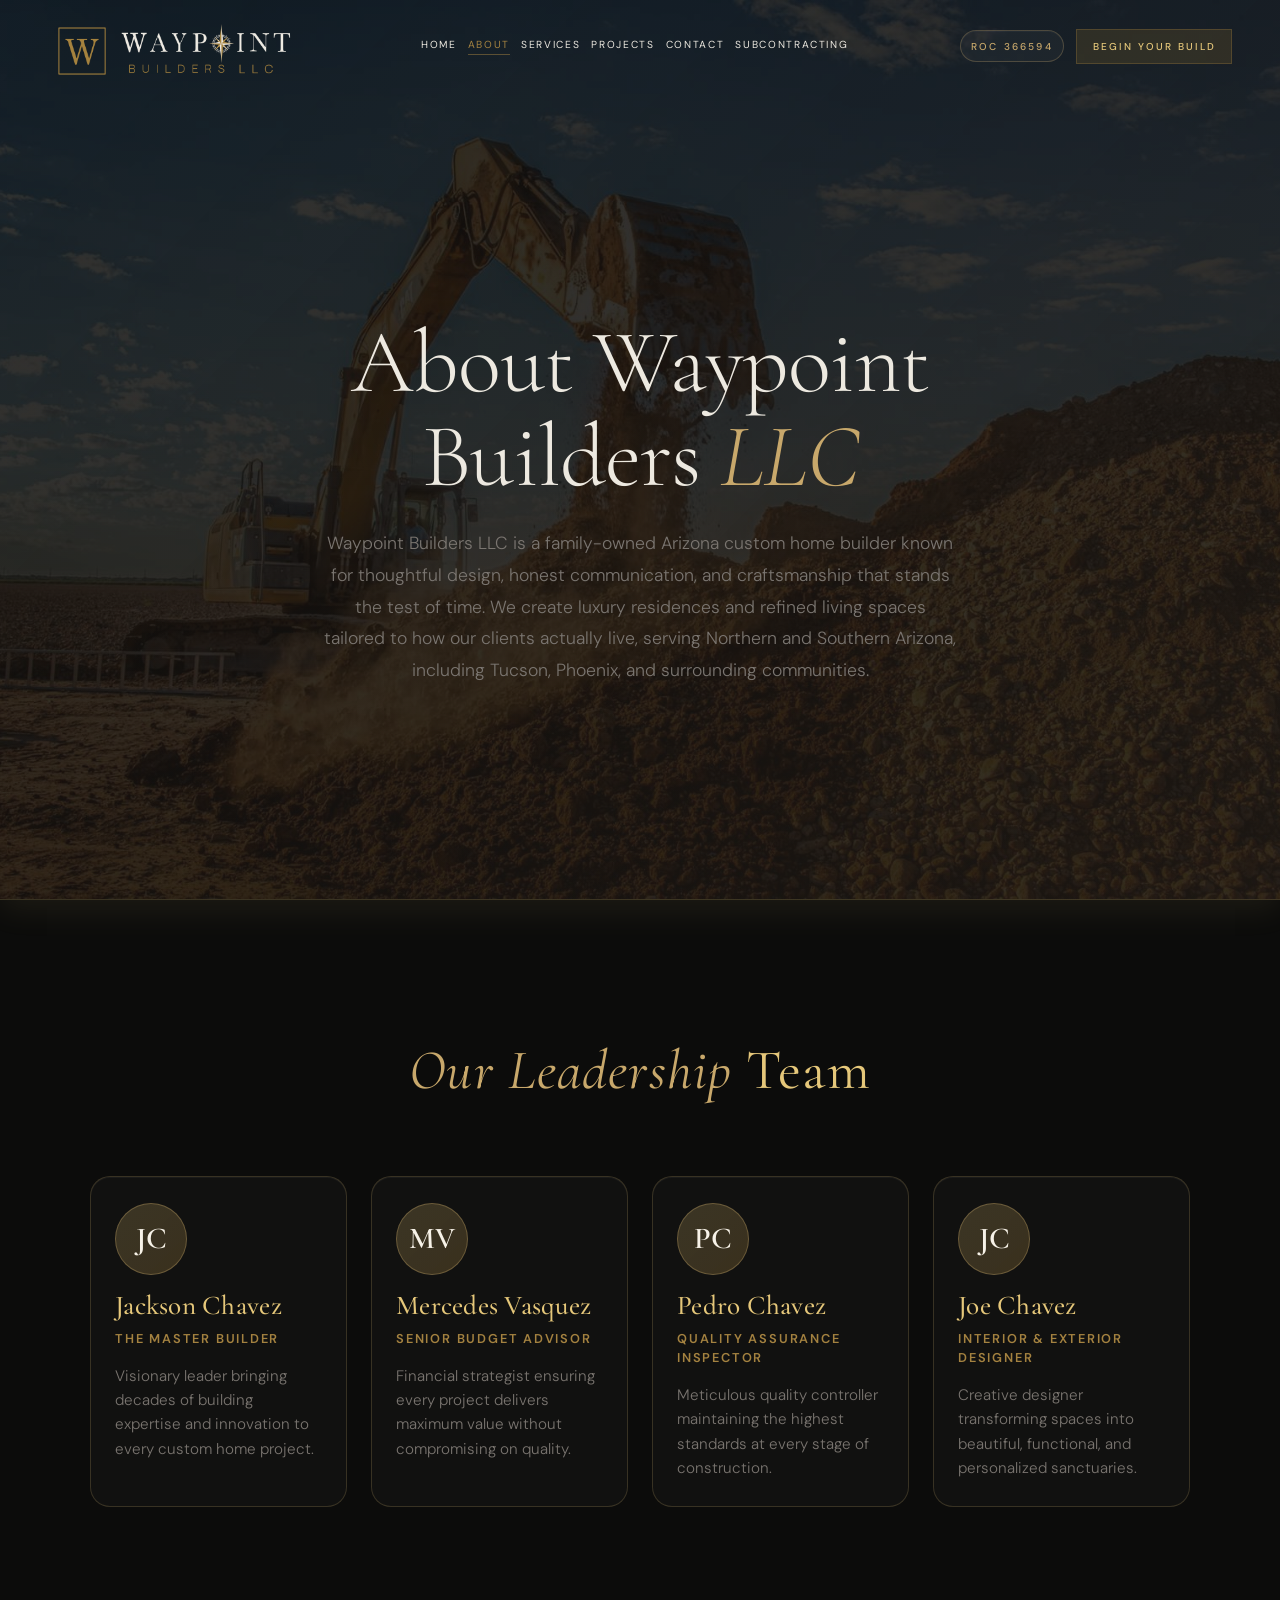
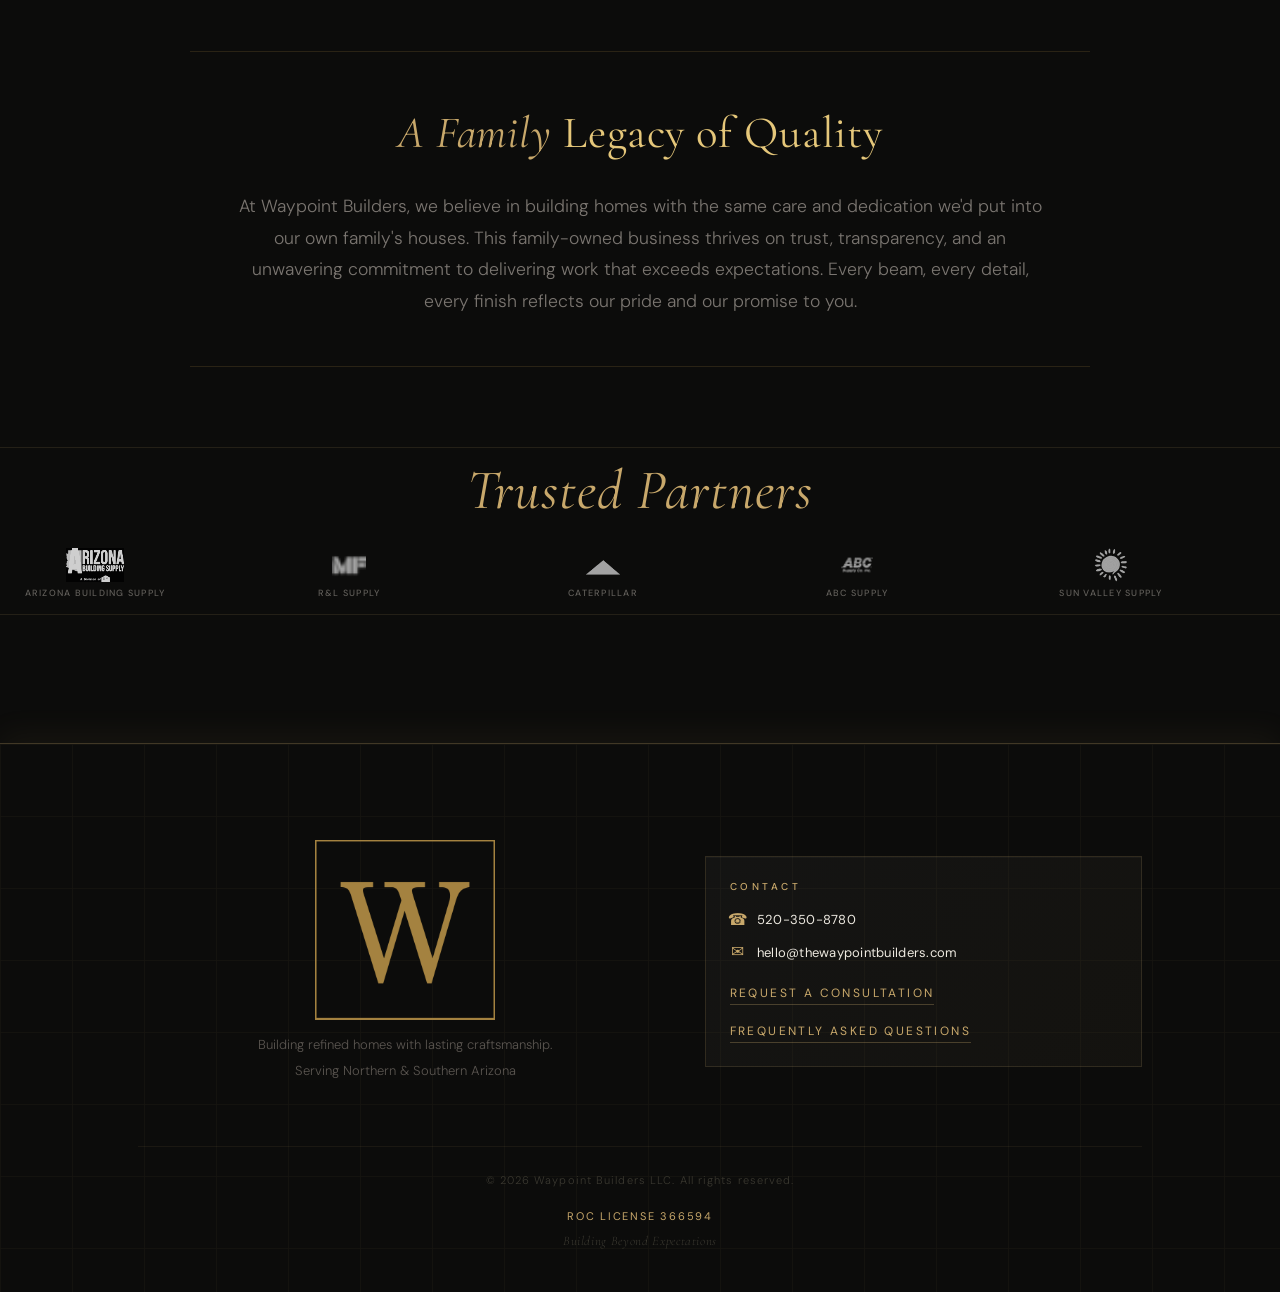
==== commit 8b2d8996: "Add files via upload" ====
--- a/about.html
+++ b/about.html
@@ -54,6 +54,7 @@
 
     <link rel="icon" type="image/x-icon" href="asset/favicon.ico" />
     <link rel="shortcut icon" href="asset/favicon.ico" />
+    <link rel="apple-touch-icon" href="asset/favicon.png" />
     <link rel="preload" as="image" href="asset/about.png" fetchpriority="high" />
 
     <script type="application/ld+json">
